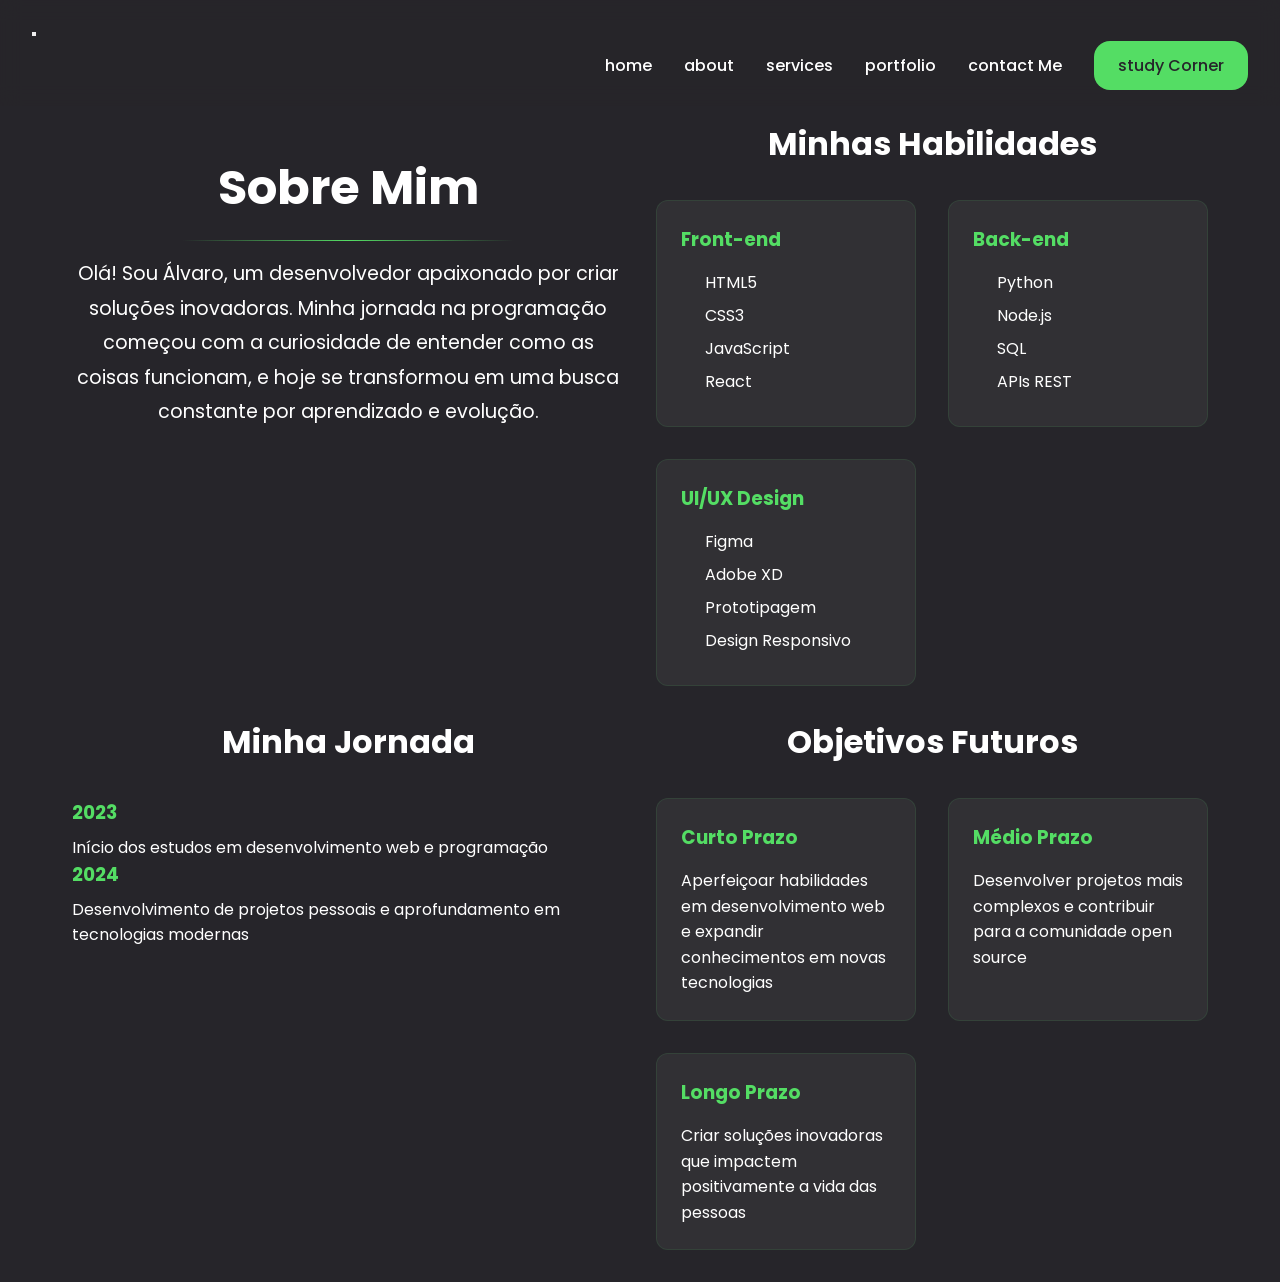
==== about.html @ 22dda3e7 "new atualization kkkkk v3.0 novas paginas como, Sobre mim" ====
<!DOCTYPE html>
<html lang="pt-br">
<head>
    <meta charset="UTF-8">
    <meta name="viewport" content="width=device-width, initial-scale=1.0">
    <title>Sobre Mim - Álvaro</title>
    
    <link rel="preconnect" href="https://fonts.googleapis.com">
    <link rel="preconnect" href="https://fonts.gstatic.com" crossorigin>
    <link href="https://fonts.googleapis.com/css2?family=Poppins:wght@400;500;600;700&display=swap" rel="stylesheet">
    
    <link rel="stylesheet" href="./src/styles/colors.css">
    <link rel="stylesheet" href="./src/styles/style.css">
    <link rel="stylesheet" href="./src/styles/about.css">
</head>
<body>
    <header>
        <nav class="navbar">
            <button class="menu-toggle">
                <span class="hamburger"></span>
            </button>
            <ul>
                <li><a href="index.html">home</a></li>
                <li><a href="about.html">about</a></li>
                <li><a href="construction.html">services</a></li>
                <li><a href="construction.html">portfolio</a></li>
                <li><a href="contact.html">contact Me</a></li>
                <li class="nav-button"><a href="construction.html">study Corner</a></li>
            </ul>
        </nav>
    </header>

    <main class="about-main">
        <!-- Seção Introdução -->
        <section class="about-section intro">
            <h1>Sobre Mim</h1>
            <div class="content-divider"></div>
            <p class="intro-text">
                Olá! Sou Álvaro, um desenvolvedor apaixonado por criar soluções inovadoras.
                Minha jornada na programação começou com a curiosidade de entender como as coisas funcionam,
                e hoje se transformou em uma busca constante por aprendizado e evolução.
            </p>
        </section>

        <!-- Seção Habilidades -->
        <section class="about-section skills">
            <h2>Minhas Habilidades</h2>
            <div class="skills-grid">
                <div class="skill-card">
                    <h3>Front-end</h3>
                    <ul>
                        <li>HTML5</li>
                        <li>CSS3</li>
                        <li>JavaScript</li>
                        <li>React</li>
                    </ul>
                </div>
                <div class="skill-card">
                    <h3>Back-end</h3>
                    <ul>
                        <li>Python</li>
                        <li>Node.js</li>
                        <li>SQL</li>
                        <li>APIs REST</li>
                    </ul>
                </div>
                <div class="skill-card">
                    <h3>UI/UX Design</h3>
                    <ul>
                        <li>Figma</li>
                        <li>Adobe XD</li>
                        <li>Prototipagem</li>
                        <li>Design Responsivo</li>
                    </ul>
                </div>
            </div>
        </section>

        <!-- Seção Jornada -->
        <section class="about-section journey">
            <h2>Minha Jornada</h2>
            <div class="timeline">
                <div class="timeline-item">
                    <div class="timeline-content">
                        <h3>2023</h3>
                        <p>Início dos estudos em desenvolvimento web e programação</p>
                    </div>
                </div>
                <div class="timeline-item">
                    <div class="timeline-content">
                        <h3>2024</h3>
                        <p>Desenvolvimento de projetos pessoais e aprofundamento em tecnologias modernas</p>
                    </div>
                </div>
            </div>
        </section>

        <!-- Seção Objetivos -->
        <section class="about-section goals">
            <h2>Objetivos Futuros</h2>
            <div class="goals-grid">
                <div class="goal-card">
                    <h3>Curto Prazo</h3>
                    <p>Aperfeiçoar habilidades em desenvolvimento web e expandir conhecimentos em novas tecnologias</p>
                </div>
                <div class="goal-card">
                    <h3>Médio Prazo</h3>
                    <p>Desenvolver projetos mais complexos e contribuir para a comunidade open source</p>
                </div>
                <div class="goal-card">
                    <h3>Longo Prazo</h3>
                    <p>Criar soluções inovadoras que impactem positivamente a vida das pessoas</p>
                </div>
            </div>
        </section>
    </main>

    <script src="./src/js/menu.js"></script>
</body>
</html>
---- src/styles/colors.css ----
:root {
    --background-color: #26252A;
    --primary-green: #54DD64;
    --white: #FFFFFF;
    --gray-light: #F5F5F5;
    --gray-dark: #333333;
    --gradient-green: rgba(84, 221, 100, 0.2);
}
---- src/styles/style.css ----
* {
    margin: 0;
    padding: 0;
    box-sizing: border-box;
    font-family: 'Poppins', sans-serif;
}

body {
    background-color: var(--background-color);
}

/* Navegação */
.navbar {
    padding: 1rem 2rem;
    position: fixed;
    width: 100%;
    z-index: 1000;
    background: rgba(38, 37, 42, 0.95);
    backdrop-filter: blur(10px);
}

.navbar ul {
    display: flex;
    align-items: center;
    justify-content: flex-end;
    list-style: none;
    gap: 2rem;
}

.navbar a {
    color: var(--white);
    text-decoration: none;
    font-weight: 500;
    transition: color 0.3s;
}

.navbar a:hover {
    color: var(--primary-green);
}

.nav-button {
    background-color: var(--primary-green);
    padding: 0.75rem 1.5rem;
    border-radius: 1rem;
}

.nav-button a {
    color: var(--background-color);
}

/* Hero Section */
.hero {
    padding: 0;
    min-height: unset;
}

.hero-content {
    padding: 1rem;
    max-width: 100%;
    height: 100%;
    display: flex;
    flex-direction: column;
    justify-content: center;
    gap: 1rem;
}

.hero h1 {
    font-size: 4rem;
    color: var(--white);
    border-bottom: 2px solid var(--primary-green);
    padding-bottom: 1rem;
    margin-bottom: 0;
}

.content-divider {
    width: 60%;
    height: 1px;
    background: linear-gradient(
        to right,
        transparent,
        var(--primary-green),
        transparent
    );
    margin: 1rem auto;
}

.role {
    color: var(--primary-green);
    font-weight: 600;
    font-size: 1.2rem;
    padding: 1rem;
    background: rgba(84, 221, 100, 0.1);
    border-radius: 8px;
    margin: 0;
}

.description {
    color: var(--gray-light);
    line-height: 1.8;
    font-size: 1.1rem;
    padding: 1.5rem;
    background: rgba(255, 255, 255, 0.05);
    border-radius: 8px;
    margin: 0;
}

.cta-button {
    display: inline-block;
    background-color: var(--gray-light);
    color: var(--background-color);
    padding: 1rem 2rem;
    border-radius: 0.5rem;
    text-decoration: none;
    font-weight: 500;
    transition: transform 0.3s;
}

.cta-button:hover {
    transform: translateY(-3px);
}

/* Animações */
.fade-in {
    animation: fadeIn 1s ease-in;
}

@keyframes fadeIn {
    from {
        opacity: 0;
        transform: translateY(20px);
    }
    to {
        opacity: 1;
        transform: translateY(0);
    }
}

/* Animação de digitação */
.typing-text::after {
    content: '|';
    animation: blink 1s infinite;
}

@keyframes blink {
    50% { opacity: 0; }
}

/* About Me Section */
.about-me {
    padding: 0;
    min-height: unset;
}

.about-content {
    padding: 1rem;
    max-width: 100%;
    height: 100%;
    display: flex;
    flex-direction: column;
    justify-content: center;
    gap: 1rem;
}

.about-content h2 {
    font-size: 3.5rem;
    color: var(--white);
    border-bottom: 2px solid var(--primary-green);
    padding-bottom: 1rem;
    margin-bottom: 0;
}

.text-container {
    display: flex;
    flex-direction: column;
    gap: 1rem;
    padding: 1.5rem;
    background: rgba(84, 221, 100, 0.05);
    border-radius: 12px;
    margin: 1rem 0;
}

.welcome-text,
.portfolio-text {
    color: var(--primary-green);
    font-size: 1.2rem;
    margin: 0;
    padding: 1rem;
    background: rgba(84, 221, 100, 0.1);
    border-radius: 8px;
    transition: transform 0.3s ease;
}

.quote {
    color: var(--gray-light);
    font-size: 1.5rem;
    line-height: 1.6;
    font-style: italic;
    padding: 2rem;
    background: rgba(255, 255, 255, 0.05);
    border-radius: 12px;
    position: relative;
    margin: 2rem 0;
}

.quote::before,
.quote::after {
    content: '';
    position: absolute;
    height: 2px;
    width: 30%;
    background: linear-gradient(
        to right,
        transparent,
        var(--primary-green),
        transparent
    );
}

.quote::before {
    top: 0;
    left: 35%;
}

.quote::after {
    bottom: 0;
    left: 35%;
}

.about-image {
    flex: 1;
    display: flex;
    justify-content: center;
    position: relative;
}

.image-background {
    position: relative;
}

.image-background::before {
    content: '';
    position: absolute;
    top: 50%;
    left: 50%;
    transform: translate(-50%, -50%);
    width: 120%;
    height: 120%;
    background: radial-gradient(circle at center, rgba(84, 221, 100, 0.1) 0%, transparent 70%);
    z-index: -1;
}

.about-image img {
    width: 70%; /* Reduzindo o tamanho da imagem */
    max-width: 350px; /* Limitando o tamanho máximo */
    height: auto;
}

/* Ajuste para o texto com quebra de linha */
.typing-text {
    white-space: pre-line;
}

/* Media Queries para Mobile */
@media (max-width: 768px) {
    main {
        display: flex;
        flex-direction: column;
        padding: 0 1rem;
        gap: 2rem;
        height: auto;
        margin-top: 60px;
    }

    .hero,
    .about-me {
        width: 100%;
        overflow: hidden;
        position: relative;
    }

    .hero-content,
    .about-content {
        padding: 1rem;
        text-align: center;
        width: 100%;
        max-width: 100%;
    }

    .hero h1 {
        font-size: 2.5rem;
        text-align: center;
    }

    .about-content h2 {
        font-size: 2.2rem;
        text-align: center;
        margin-top: 2rem;
    }

    .hero::before,
    .hero::after,
    .about-me::before,
    .about-me::after {
        display: none;
    }

    .navbar {
        padding: 0.8rem 1rem;
        position: fixed;
        top: 0;
        left: 0;
        width: 100%;
        z-index: 1000;
    }

    section {
        margin: 0;
        padding: 0;
    }

    .role {
        font-size: 1rem;
        padding: 0.8rem;
        margin: 1rem 0;
    }

    .description {
        font-size: 1rem;
        padding: 1.2rem;
        line-height: 1.6;
        margin: 1rem 0;
    }

    .text-container {
        padding: 1rem;
        margin: 1rem 0;
    }

    .welcome-text,
    .portfolio-text {
        font-size: 1rem;
        padding: 0.8rem;
        margin: 0.5rem 0;
    }

    .quote {
        font-size: 1.1rem;
        padding: 1.5rem;
        margin: 1.5rem 0;
    }

    .content-divider {
        width: 80%;
        margin: 0.8rem auto;
    }

    .cta-button {
        padding: 0.8rem 1.5rem;
        font-size: 1rem;
        margin: 1rem 0;
    }

    .hero-content,
    .about-content {
        opacity: 0;
        animation: fadeInUp 0.8s ease forwards;
    }

    .hero-content {
        animation-delay: 0.2s;
    }

    .about-content {
        animation-delay: 0.4s;
    }

    @keyframes fadeInUp {
        from {
            opacity: 0;
            transform: translateY(20px);
        }
        to {
            opacity: 1;
            transform: translateY(0);
        }
    }

    section {
        margin: 2rem 0;
    }

    .welcome-text:active,
    .portfolio-text:active,
    .cta-button:active {
        transform: scale(0.98);
    }

    .hero-image {
        width: 50%;
        position: absolute;
        right: 0;
        top: 50%;
        transform: translateY(-50%);
        z-index: 1;
        animation: float 6s ease-in-out infinite;
    }

    .hero-image img {
        width: 100%;
        height: auto;
        filter: drop-shadow(0 5px 15px rgba(0, 0, 0, 0.2));
    }

    .particle {
        position: absolute;
        background: linear-gradient(135deg, var(--primary-green), transparent);
        box-shadow: 0 0 15px rgba(84, 221, 100, 0.2);
        border-radius: 50%;
        opacity: 0.1;
        animation: float 15s infinite;
    }

    .particle:nth-child(1) {
        width: 50px;
        height: 50px;
        top: 15%;
        left: 10%;
        animation-delay: 0s;
    }

    .particle:nth-child(2) {
        width: 30px;
        height: 30px;
        top: 25%;
        right: 15%;
        animation-delay: -5s;
    }

    .particle:nth-child(3) {
        width: 40px;
        height: 40px;
        bottom: 20%;
        left: 20%;
        animation-delay: -10s;
    }

    .particle:nth-child(4) {
        width: 25px;
        height: 25px;
        bottom: 30%;
        right: 25%;
        animation-delay: -7s;
    }

    .hero::before {
        content: '';
        position: absolute;
        top: 0;
        left: 0;
        width: 100%;
        height: 100%;
        background: linear-gradient(
            90deg,
            var(--background-color) 0%,
            var(--background-color) 40%,
            transparent 100%
        );
        z-index: 1;
    }

    .quote {
        font-size: 1.2rem;
        line-height: 1.6;
        margin-top: 2rem;
        text-align: center;
        color: var(--gray-light);
        opacity: 0.8;
        font-style: italic;
    }

    .hero::before {
        content: '';
        position: absolute;
        top: 15%;
        right: 10%;
        width: 40px;
        height: 40px;
        border: 2px solid var(--primary-green);
        border-radius: 50%;
        opacity: 0.2;
    }

    .about-me::after {
        content: '';
        position: absolute;
        bottom: 15%;
        left: 10%;
        width: 30px;
        height: 30px;
        background: var(--primary-green);
        border-radius: 8px;
        transform: rotate(45deg);
        opacity: 0.1;
    }

    .cta-button {
        margin-top: 1.5rem;
        padding: 0.8rem 2rem;
        font-size: 1rem;
        background: var(--primary-green);
        color: var(--background-color);
        border-radius: 25px;
        box-shadow: 0 4px 15px rgba(84, 221, 100, 0.3);
        transition: all 0.3s ease;
    }

    .cta-button:hover {
        transform: translateY(-2px);
        box-shadow: 0 6px 20px rgba(84, 221, 100, 0.4);
    }

    .menu-toggle {
        display: none;
    }

    .hamburger,
    .hamburger::before,
    .hamburger::after {
        display: block;
        width: 25px;
        height: 3px;
        background: var(--primary-green);
        position: relative;
        transition: all 0.3s;
    }

    .hamburger::before,
    .hamburger::after {
        content: '';
        position: absolute;
    }

    .hamburger::before {
        top: -8px;
    }

    .hamburger::after {
        bottom: -8px;
    }

    @media (max-width: 768px) {
        .menu-toggle {
            display: block;
            position: fixed;
            right: 1rem;
            top: 1rem;
            z-index: 1001;
            background: none;
            border: none;
            cursor: pointer;
            padding: 10px;
            width: 45px;
            height: 45px;
        }

        .menu-toggle.active .hamburger {
            background: transparent;
        }

        .menu-toggle.active .hamburger::before {
            top: 0;
            transform: rotate(45deg);
        }

        .menu-toggle.active .hamburger::after {
            bottom: 0;
            transform: rotate(-45deg);
        }

        .navbar ul {
            display: none;
            position: fixed;
            top: 0;
            left: 0;
            width: 100%;
            height: 100vh;
            background: transparent;
            flex-direction: column;
            justify-content: center;
            align-items: center;
            gap: 2rem;
            z-index: 999;
        }

        .navbar ul.active {
            display: flex;
        }

        .navbar ul li a {
            font-size: 1.5rem;
            color: var(--white);
            transition: color 0.3s ease;
        }

        .navbar ul li a:hover {
            color: var(--primary-green);
        }

        .nav-button {
            background-color: transparent;
            border: 2px solid var(--primary-green);
            padding: 0.5rem 1rem;
            border-radius: 8px;
        }

        .nav-button a {
            color: var(--primary-green) !important;
        }

        .nav-button:hover {
            background-color: var(--primary-green);
        }

        .nav-button:hover a {
            color: var(--background-color) !important;
        }
    }

    main {
        padding-top: 80px;
    }

    body.menu-open {
        overflow: hidden;
    }

    .blur-overlay {
        display: none;
        position: fixed;
        top: 0;
        left: 0;
        width: 100%;
        height: 100%;
        background: rgba(38, 37, 42, 0.8);
        backdrop-filter: blur(10px);
        -webkit-backdrop-filter: blur(10px);
        z-index: 998;
    }

    .blur-overlay.active {
        display: block;
    }

    @media (max-width: 768px) {
        .navbar ul {
            position: fixed;
            top: 0;
            left: 0;
            width: 100%;
            height: 100vh;
            display: none;
            flex-direction: column;
            justify-content: center;
            align-items: center;
            gap: 2rem;
            z-index: 999;
        }

        .navbar ul.active {
            display: flex;
        }

        .navbar ul li a {
            font-size: 1.5rem;
            color: var(--white);
            position: relative;
            z-index: 1000;
        }
    }

    .about-me {
        flex-direction: column;
        padding: 4rem 2rem;
        min-height: 100vh;
        position: relative;
        text-align: center;
        overflow: hidden;
    }

    .about-content {
        width: 100%;
        padding: 0;
        margin: 0;
        order: 1;
    }

    .about-content h2 {
        font-size: 3rem;
        margin-bottom: 1.5rem;
        animation: glow 3s infinite;
    }

    .welcome-text,
    .portfolio-text {
        font-size: 1.1rem;
        color: var(--primary-green);
        margin-bottom: 1rem;
        line-height: 1.5;
        position: relative;
        display: inline-block;
        padding: 0.5rem 1rem;
        background: rgba(84, 221, 100, 0.1);
        border-radius: 8px;
        transition: all 0.3s ease;
    }

    .welcome-text:hover,
    .portfolio-text:hover {
        background: rgba(84, 221, 100, 0.2);
        transform: translateY(-2px);
    }

    .about-image {
        width: 120px;
        margin: 2rem auto;
        position: relative;
        order: 2;
        left: -30%;
        animation: pulse 3s infinite;
    }

    .about-image img {
        width: 100%;
        height: auto;
        filter: drop-shadow(0 5px 15px rgba(0, 0, 0, 0.2));
    }

    .quote {
        font-size: 1.2rem;
        line-height: 1.6;
        margin-top: 2rem;
        text-align: center;
        color: var(--gray-light);
        opacity: 0.8;
        font-style: italic;
    }

    .image-background::before {
        width: 150%;
        height: 150%;
    }

    @keyframes pulse {
        0% { transform: scale(1); }
        50% { transform: scale(1.05); }
        100% { transform: scale(1); }
    }

    @keyframes float {
        0%, 100% { transform: translateY(0); }
        50% { transform: translateY(-10px); }
    }

    @keyframes glow {
        0%, 100% { filter: drop-shadow(0 0 5px rgba(84, 221, 100, 0)); }
        50% { filter: drop-shadow(0 0 15px rgba(84, 221, 100, 0.3)); }
    }

    @keyframes fadeInUp {
        from {
            opacity: 0;
            transform: translateY(20px);
        }
        to {
            opacity: 1;
            transform: translateY(0);
        }
    }

    .role,
    .description {
        text-shadow: 0 2px 4px rgba(0, 0, 0, 0.2);
    }

    .hero-image img,
    .about-image img {
        filter: drop-shadow(0 5px 15px rgba(0, 0, 0, 0.2));
    }

    a {
        transition: all 0.3s ease;
    }

    a:hover {
        color: var(--primary-green);
        transform: translateY(-2px);
    }
}

/* Estilos para Desktop */
@media (min-width: 769px) {
    main {
        min-height: 100vh;
        display: grid;
        grid-template-columns: 1fr 1fr;
        gap: 2rem;
        padding: 80px 4rem 2rem;
    }

    .hero {
        padding-top: 120px;
        min-height: 100vh;
        position: relative;
        overflow: hidden;
    }

    .hero-content {
        flex: 1;
        padding-left: 4rem;
        animation: fadeInUp 0.8s ease-out;
    }

    .hero h1 {
        font-size: 4rem;
        margin-top: 2rem;
        animation: glow 3s infinite;
    }

    .role {
        animation: pulse 2s infinite;
    }

    .hero-image {
        flex: 1;
        display: flex;
        justify-content: center;
        align-items: center;
        animation: float 6s ease-in-out infinite;
    }

    .hero-image img {
        width: 80%;
        max-width: 500px;
        height: auto;
    }

    /* About Section */
    .about-me {
        padding-top: 100px;
        position: relative;
        overflow: hidden;
    }

    .about-image {
        width: 200px;
        animation: pulse 3s infinite;
    }

    .about-image img {
        width: 100%;
        height: auto;
    }

    /* Partículas para Desktop */
    .particle {
        position: absolute;
        background: linear-gradient(135deg, var(--primary-green), transparent);
        border-radius: 50%;
        opacity: 0.1;
        animation: float 15s infinite;
    }

    .particle:nth-child(1) {
        width: 80px;
        height: 80px;
        top: 20%;
        left: 15%;
        animation-delay: 0s;
    }

    .particle:nth-child(2) {
        width: 60px;
        height: 60px;
        top: 30%;
        right: 20%;
        animation-delay: -5s;
    }

    .particle:nth-child(3) {
        width: 70px;
        height: 70px;
        bottom: 25%;
        left: 25%;
        animation-delay: -10s;
    }

    .particle:nth-child(4) {
        width: 50px;
        height: 50px;
        bottom: 35%;
        right: 30%;
        animation-delay: -7s;
    }

    /* Quadrados decorativos */
    .square {
        position: absolute;
        border: 2px solid var(--primary-green);
        opacity: 0.1;
        transform: rotate(45deg);
        animation: glow 4s infinite;
    }

    .square:nth-child(1) {
        width: 60px;
        height: 60px;
        top: 40%;
        right: 15%;
    }

    .square:nth-child(2) {
        width: 40px;
        height: 40px;
        bottom: 30%;
        left: 20%;
    }

    /* Gradiente de fundo dinâmico */
    .hero::after {
        content: '';
        position: absolute;
        top: 0;
        left: 0;
        width: 200%;
        height: 200%;
        background: radial-gradient(
            circle at center,
            rgba(84, 221, 100, 0.05) 0%,
            transparent 50%
        );
        animation: pulse 8s infinite;
        pointer-events: none;
    }

    /* Efeitos hover */
    .welcome-text,
    .portfolio-text {
        transition: all 0.3s ease;
    }

    .welcome-text:hover,
    .portfolio-text:hover {
        transform: translateY(-2px);
        color: var(--primary-green);
    }

    /* Melhorias visuais */
    .hero-content,
    .about-content {
        position: relative;
        z-index: 2;
    }

    .description {
        font-size: 1.1rem;
        max-width: 80%;
        line-height: 1.6;
    }
}
---- src/styles/about.css ----
.about-main {
    padding: 120px 2rem 2rem; /* Aumentado o padding-top para evitar sobreposição com o menu */
    max-width: 1200px;
    margin: 0 auto;
}

/* Seção Introdução */
.intro {
    text-align: center;
    padding: 2rem 0;
}

.intro h1 {
    font-size: 3rem;
    color: var(--white);
    margin-bottom: 1rem;
}

.intro-text {
    color: var(--white); /* Alterado para branco */
    font-size: 1.2rem;
    line-height: 1.8;
    max-width: 800px;
    margin: 0 auto;
}

/* Seção Habilidades */
.skills-grid {
    display: grid;
    grid-template-columns: repeat(auto-fit, minmax(250px, 1fr));
    gap: 2rem;
    margin-top: 2rem;
}

.skill-card {
    background: rgba(255, 255, 255, 0.05);
    border-radius: 12px;
    padding: 1.5rem;
    border: 1px solid rgba(84, 221, 100, 0.1);
    transition: transform 0.3s ease;
}

.skill-card:hover {
    transform: translateY(-5px);
    border-color: var(--primary-green);
}

.skill-card h3 {
    color: var(--primary-green);
    margin-bottom: 1rem;
}

.skill-card ul {
    list-style: none;
    padding: 0;
}

.skill-card li {
    color: var(--white); /* Alterado para branco */
    margin: 0.5rem 0;
    padding-left: 1.5rem;
    position: relative;
}

/* Seção Jornada */
.timeline-content h3 {
    color: var(--primary-green);
    margin-bottom: 0.5rem;
}

.timeline-content p {
    color: var(--white); /* Alterado para branco */
}

/* Seção Objetivos */
.goals-grid {
    display: grid;
    grid-template-columns: repeat(auto-fit, minmax(250px, 1fr));
    gap: 2rem;
    margin-top: 2rem;
}

.goal-card {
    background: rgba(255, 255, 255, 0.05);
    border-radius: 12px;
    padding: 1.5rem;
    border: 1px solid rgba(84, 221, 100, 0.1);
    transition: transform 0.3s ease;
}

.goal-card h3 {
    color: var(--primary-green);
    margin-bottom: 1rem;
}

.goal-card p {
    color: var(--white); /* Alterado para branco */
    line-height: 1.6;
}

/* Títulos das seções */
.about-section h2 {
    color: var(--white);
    font-size: 2rem;
    margin-bottom: 2rem;
    text-align: center;
}

/* Media Queries */
@media (max-width: 768px) {
    .about-main {
        padding: 100px 1rem 1rem; /* Aumentado o padding-top no mobile */
    }

    .intro h1 {
        font-size: 2rem;
    }

    .intro-text {
        font-size: 1rem;
    }
}
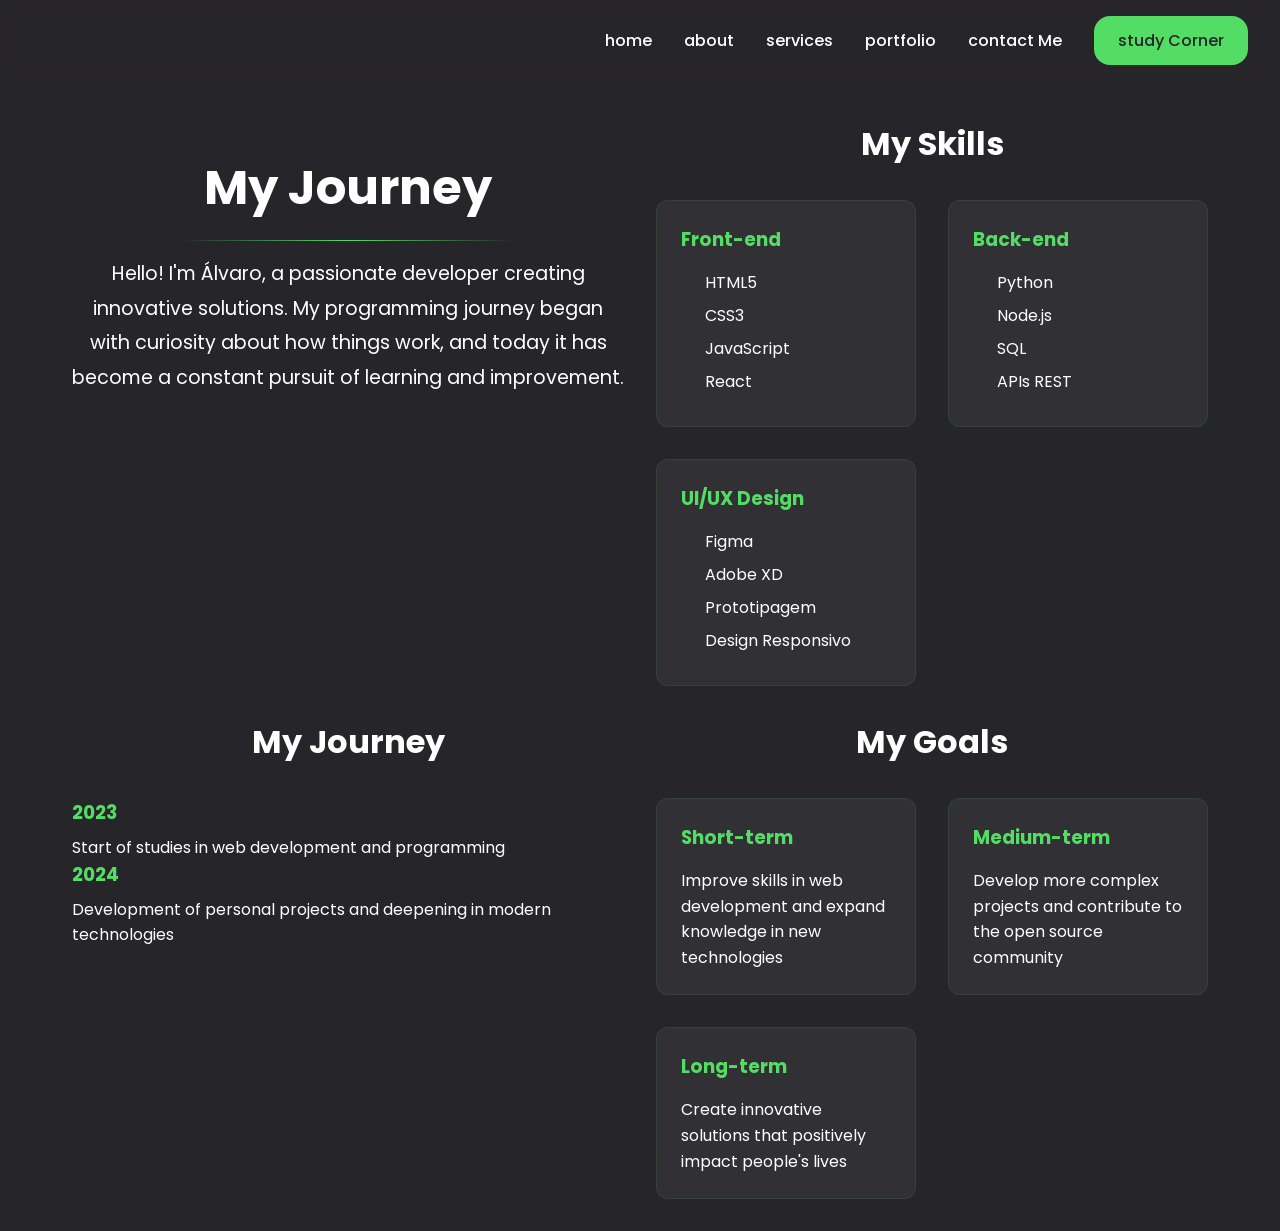
==== commit aec38a4e: "adicionei um sobre mim e deixei o site todo em inglês, tbm atualizei o modo em que o menu se comport" ====
--- a/about.html
+++ b/about.html
@@ -3,7 +3,7 @@
 <head>
     <meta charset="UTF-8">
     <meta name="viewport" content="width=device-width, initial-scale=1.0">
-    <title>Sobre Mim - Álvaro</title>
+    <title>My Journey - Álvaro</title>
     
     <link rel="preconnect" href="https://fonts.googleapis.com">
     <link rel="preconnect" href="https://fonts.gstatic.com" crossorigin>
@@ -12,41 +12,30 @@
     <link rel="stylesheet" href="./src/styles/colors.css">
     <link rel="stylesheet" href="./src/styles/style.css">
     <link rel="stylesheet" href="./src/styles/about.css">
+    <link rel="stylesheet" href="./src/styles/menu.css">
 </head>
 <body>
-    <header>
-        <nav class="navbar">
-            <button class="menu-toggle">
-                <span class="hamburger"></span>
-            </button>
-            <ul>
-                <li><a href="index.html">home</a></li>
-                <li><a href="about.html">about</a></li>
-                <li><a href="construction.html">services</a></li>
-                <li><a href="construction.html">portfolio</a></li>
-                <li><a href="contact.html">contact Me</a></li>
-                <li class="nav-button"><a href="construction.html">study Corner</a></li>
-            </ul>
-        </nav>
-    </header>
-
+    <!-- O menu será inserido aqui automaticamente -->
     <main class="about-main">
         <!-- Seção Introdução -->
         <section class="about-section intro">
-            <h1>Sobre Mim</h1>
+            <h1>My Journey</h1>
             <div class="content-divider"></div>
             <p class="intro-text">
-                Olá! Sou Álvaro, um desenvolvedor apaixonado por criar soluções inovadoras.
-                Minha jornada na programação começou com a curiosidade de entender como as coisas funcionam,
-                e hoje se transformou em uma busca constante por aprendizado e evolução.
+                Hello! I'm Álvaro, a passionate developer creating innovative solutions.
+
+                My programming journey began with curiosity about how things work,
+                and today it has become a constant pursuit of learning and improvement.
+
             </p>
         </section>
 
         <!-- Seção Habilidades -->
         <section class="about-section skills">
-            <h2>Minhas Habilidades</h2>
+            <h2>My Skills</h2>
             <div class="skills-grid">
                 <div class="skill-card">
+
                     <h3>Front-end</h3>
                     <ul>
                         <li>HTML5</li>
@@ -78,43 +67,51 @@
 
         <!-- Seção Jornada -->
         <section class="about-section journey">
-            <h2>Minha Jornada</h2>
+            <h2>My Journey</h2>
             <div class="timeline">
                 <div class="timeline-item">
                     <div class="timeline-content">
+
                         <h3>2023</h3>
-                        <p>Início dos estudos em desenvolvimento web e programação</p>
+                        <p>Start of studies in web development and programming</p>
                     </div>
                 </div>
+
                 <div class="timeline-item">
                     <div class="timeline-content">
                         <h3>2024</h3>
-                        <p>Desenvolvimento de projetos pessoais e aprofundamento em tecnologias modernas</p>
+                        <p>Development of personal projects and deepening in modern technologies</p>
                     </div>
                 </div>
+
             </div>
         </section>
 
         <!-- Seção Objetivos -->
         <section class="about-section goals">
-            <h2>Objetivos Futuros</h2>
+            <h2>My Goals</h2>
             <div class="goals-grid">
                 <div class="goal-card">
-                    <h3>Curto Prazo</h3>
-                    <p>Aperfeiçoar habilidades em desenvolvimento web e expandir conhecimentos em novas tecnologias</p>
+
+                    <h3>Short-term</h3>
+                    <p>Improve skills in web development and expand knowledge in new technologies</p>
+                </div>
+
+                <div class="goal-card">
+                    <h3>Medium-term</h3>
+                    <p>Develop more complex projects and contribute to the open source community</p>
                 </div>
                 <div class="goal-card">
-                    <h3>Médio Prazo</h3>
-                    <p>Desenvolver projetos mais complexos e contribuir para a comunidade open source</p>
-                </div>
-                <div class="goal-card">
-                    <h3>Longo Prazo</h3>
-                    <p>Criar soluções inovadoras que impactem positivamente a vida das pessoas</p>
+
+                    <h3>Long-term</h3>
+                    <p>Create innovative solutions that positively impact people's lives</p>
                 </div>
             </div>
+
         </section>
     </main>
 
     <script src="./src/js/menu.js"></script>
+    <script src="./src/js/includeMenu.js"></script>
 </body>
 </html> 
--- a/src/styles/menu.css
+++ b/src/styles/menu.css
@@ -0,0 +1,135 @@
+/* Estilos base do menu */
+.navbar {
+    padding: 1rem 2rem;
+    position: fixed;
+    width: 100%;
+    z-index: 1000;
+    background: rgba(38, 37, 42, 0.95);
+    backdrop-filter: blur(10px);
+}
+
+.navbar ul {
+    display: flex;
+    align-items: center;
+    justify-content: flex-end;
+    list-style: none;
+    gap: 2rem;
+}
+
+.navbar a {
+    color: var(--white);
+    text-decoration: none;
+    font-weight: 500;
+    transition: color 0.3s;
+}
+
+.navbar a:hover {
+    color: var(--primary-green);
+}
+
+.nav-button {
+    background-color: var(--primary-green);
+    padding: 0.75rem 1.5rem;
+    border-radius: 1rem;
+}
+
+.nav-button a {
+    color: var(--background-color);
+}
+
+/* Menu Hamburguer */
+.menu-toggle {
+    display: none;
+}
+
+/* Media Query para Mobile */
+@media (max-width: 768px) {
+    .menu-toggle {
+        display: block;
+        position: fixed;
+        top: 1rem;
+        right: 1rem;
+        z-index: 1001;
+        background: none;
+        border: none;
+        cursor: pointer;
+        padding: 0.5rem;
+    }
+
+    .hamburger {
+        display: block;
+        width: 24px;
+        height: 2px;
+        background: var(--primary-green);
+        position: relative;
+        transition: all 0.3s ease;
+    }
+
+    .hamburger::before,
+    .hamburger::after {
+        content: '';
+        position: absolute;
+        width: 24px;
+        height: 2px;
+        background: var(--primary-green);
+        transition: all 0.3s ease;
+    }
+
+    .hamburger::before {
+        top: -8px;
+    }
+
+    .hamburger::after {
+        bottom: -8px;
+    }
+
+    .menu-toggle.active .hamburger {
+        background: transparent;
+    }
+
+    .menu-toggle.active .hamburger::before {
+        transform: rotate(45deg);
+        top: 0;
+    }
+
+    .menu-toggle.active .hamburger::after {
+        transform: rotate(-45deg);
+        bottom: 0;
+    }
+
+    .navbar ul {
+        display: none;
+        position: fixed;
+        top: 0;
+        left: 0;
+        width: 100%;
+        height: 100vh;
+        background: var(--background-color);
+        flex-direction: column;
+        justify-content: center;
+        align-items: center;
+        gap: 2rem;
+        z-index: 1000;
+    }
+
+    .navbar ul.active {
+        display: flex;
+    }
+
+    .blur-overlay {
+        display: none;
+        position: fixed;
+        top: 0;
+        left: 0;
+        width: 100%;
+        height: 100%;
+        background: rgba(38, 37, 42, 0.8);
+        backdrop-filter: blur(10px);
+        -webkit-backdrop-filter: blur(10px);
+        z-index: 998;
+    }
+
+    .blur-overlay.active {
+        display: block;
+    }
+} 
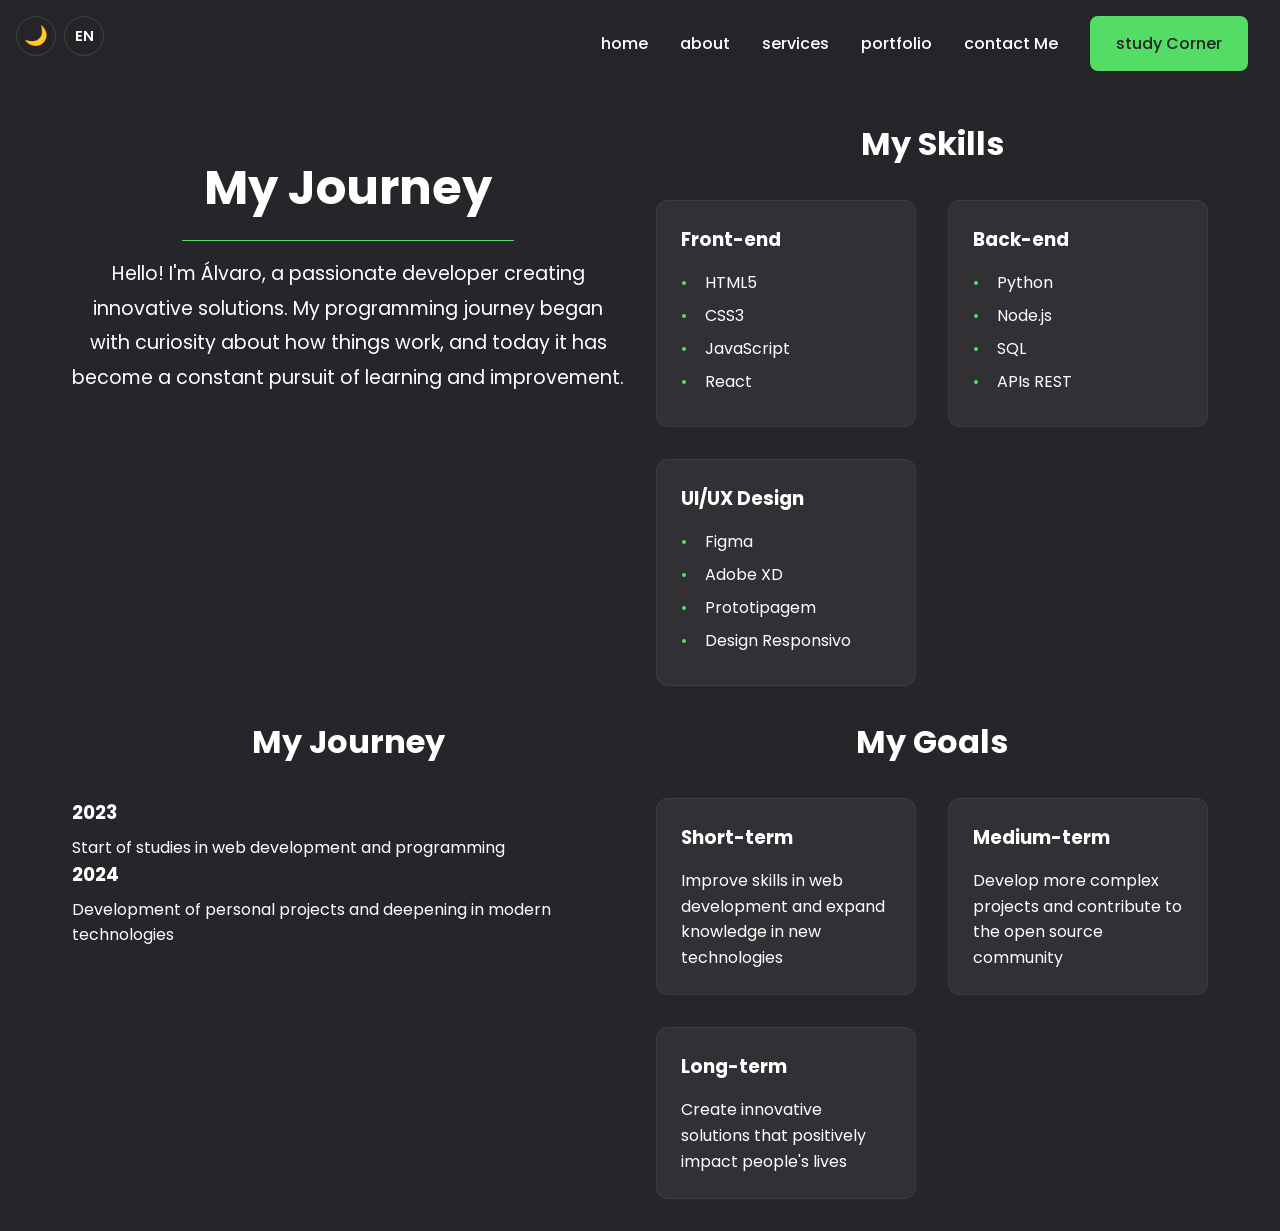
==== commit 4f5dfb0f: "modo claro, e tradução para português coloquei um botão para mudar o tema do perfil, e para traduzir" ====
--- a/about.html
+++ b/about.html
@@ -13,6 +13,7 @@
     <link rel="stylesheet" href="./src/styles/style.css">
     <link rel="stylesheet" href="./src/styles/about.css">
     <link rel="stylesheet" href="./src/styles/menu.css">
+    <link rel="stylesheet" href="src/styles/buttons.css">
 </head>
 <body>
     <!-- O menu será inserido aqui automaticamente -->
--- a/src/styles/colors.css
+++ b/src/styles/colors.css
@@ -1,8 +1,92 @@
 :root {
-    --background-color: #26252A;
-    --primary-green: #54DD64;
-    --white: #FFFFFF;
-    --gray-light: #F5F5F5;
-    --gray-dark: #333333;
-    --gradient-green: rgba(84, 221, 100, 0.2);
+    /* Cores base */
+    --white: #ffffff;
+    --dark-bg: #26252a;
+    --primary-green: #54dd64;
+    --gray-light: #4a4a4a;
+}
+
+/* Tema escuro (padrão) */
+[data-theme='dark'] {
+    --background: var(--dark-bg);
+    --text-color: var(--white);
+    --menu-bg: rgba(38, 37, 42, 0.9);
+    --menu-text: var(--white);
+    --menu-border: rgba(84, 221, 100, 0.2);
+    --card-bg: rgba(255, 255, 255, 0.05);
+    --card-border: rgba(84, 221, 100, 0.1);
+}
+
+/* Tema claro */
+[data-theme='light'] {
+    --background: var(--white);
+    --text-color: var(--dark-bg);
+    --menu-bg: rgba(255, 255, 255, 0.9);
+    --menu-text: var(--dark-bg);
+    --menu-border: rgba(84, 221, 100, 0.2);
+    --card-bg: rgba(38, 37, 42, 0.05);
+    --card-border: rgba(84, 221, 100, 0.3);
+}
+
+/* Aplicar cores base */
+body {
+    background-color: var(--background);
+    color: var(--text-color);
+}
+
+/* Garantir que textos específicos tenham a cor correta */
+.typing-text,
+.role,
+.description,
+.welcome-text,
+.portfolio-text,
+.quote,
+h1, h2, h3, p {
+    color: var(--text-color) !important;
+}
+
+/* Ajustes para cards de skills */
+.skills-card {
+    background-color: var(--card-bg) !important;
+    border: 1px solid var(--card-border) !important;
+}
+
+.skills-card h3 {
+    color: var(--primary-green) !important;
+}
+
+.skills-card p,
+.skills-card li {
+    color: var(--text-color) !important;
+}
+
+.skill-tag {
+    background-color: var(--primary-green) !important;
+    color: var(--dark-bg) !important;
+}
+
+/* Ajustes para elementos do menu */
+.navbar {
+    background-color: var(--menu-bg);
+}
+
+.navbar ul li a {
+    color: var(--menu-text);
+}
+
+/* Manter cores consistentes nos botões */
+.theme-toggle,
+.language-toggle {
+    background: var(--menu-bg);
+    border-color: var(--menu-border);
+}
+
+.theme-icon,
+.lang-icon {
+    color: var(--menu-text);
+}
+
+/* Garantir que os textos usem a cor correta */
+h1, h2, h3, p, span {
+    color: var(--text-color) !important;
 } 
--- a/src/styles/style.css
+++ b/src/styles/style.css
@@ -6,7 +6,7 @@
 }
 
 body {
-    background-color: var(--background-color);
+    background-color: var(--background);
 }
 
 /* Navegação */
@@ -15,7 +15,7 @@
     position: fixed;
     width: 100%;
     z-index: 1000;
-    background: rgba(38, 37, 42, 0.95);
+    background: var(--menu-bg);
     backdrop-filter: blur(10px);
 }
 
@@ -28,7 +28,7 @@
 }
 
 .navbar a {
-    color: var(--white);
+    color: var(--menu-text);
     text-decoration: none;
     font-weight: 500;
     transition: color 0.3s;
@@ -36,16 +36,6 @@
 
 .navbar a:hover {
     color: var(--primary-green);
-}
-
-.nav-button {
-    background-color: var(--primary-green);
-    padding: 0.75rem 1.5rem;
-    border-radius: 1rem;
-}
-
-.nav-button a {
-    color: var(--background-color);
 }
 
 /* Hero Section */
@@ -75,12 +65,7 @@
 .content-divider {
     width: 60%;
     height: 1px;
-    background: linear-gradient(
-        to right,
-        transparent,
-        var(--primary-green),
-        transparent
-    );
+    background-color: var(--primary-green);
     margin: 1rem auto;
 }
 
@@ -104,19 +89,37 @@
     margin: 0;
 }
 
-.cta-button {
-    display: inline-block;
-    background-color: var(--gray-light);
-    color: var(--background-color);
-    padding: 1rem 2rem;
-    border-radius: 0.5rem;
+/* Estilo base para botões verdes */
+.cta-button,
+.back-home {
+    background-color: var(--primary-green);
+    color: var(--dark-bg);
+    padding: 0.8rem 1.5rem;
+    border-radius: 8px;
     text-decoration: none;
+    transition: all 0.3s ease;
+    border: 2px solid var(--primary-green);
     font-weight: 500;
-    transition: transform 0.3s;
-}
-
-.cta-button:hover {
-    transform: translateY(-3px);
+}
+
+/* Efeito hover para botões verdes */
+.cta-button:hover,
+.back-home:hover {
+    background-color: transparent;
+    color: var(--primary-green);
+    border-color: var(--primary-green);
+    transform: translateY(-2px);
+}
+
+/* Garantir que o texto seja legível em ambos os temas */
+[data-theme='light'] .cta-button:hover,
+[data-theme='light'] .back-home:hover {
+    color: var(--primary-green);
+}
+
+[data-theme='dark'] .cta-button:hover,
+[data-theme='dark'] .back-home:hover {
+    color: var(--primary-green);
 }
 
 /* Animações */
@@ -461,8 +464,8 @@
         height: 100%;
         background: linear-gradient(
             90deg,
-            var(--background-color) 0%,
-            var(--background-color) 40%,
+            var(--background) 0%,
+            var(--background) 40%,
             transparent 100%
         );
         z-index: 1;
@@ -508,7 +511,7 @@
         padding: 0.8rem 2rem;
         font-size: 1rem;
         background: var(--primary-green);
-        color: var(--background-color);
+        color: var(--background);
         border-radius: 25px;
         box-shadow: 0 4px 15px rgba(84, 221, 100, 0.3);
         transition: all 0.3s ease;
@@ -622,7 +625,7 @@
         }
 
         .nav-button:hover a {
-            color: var(--background-color) !important;
+            color: var(--background) !important;
         }
     }
 
@@ -966,4 +969,70 @@
         max-width: 80%;
         line-height: 1.6;
     }
+}
+
+/* Variáveis de cores para os temas */
+[data-theme='light'] {
+    --text-color: var(--dark-bg);
+    --background: var(--white);
+    --menu-bg: rgba(255, 255, 255, 0.9);
+    --menu-text: var(--dark-bg);
+    --menu-border: rgba(84, 221, 100, 0.2);
+}
+
+[data-theme='dark'] {
+    --text-color: var(--white);
+    --background: var(--dark-bg);
+    --menu-bg: rgba(38, 37, 42, 0.9);
+    --menu-text: var(--white);
+    --menu-border: rgba(84, 221, 100, 0.2);
+}
+
+/* Aplicar cores aos elementos */
+body {
+    background-color: var(--background);
+}
+
+.typing-text,
+.role,
+.description,
+.welcome-text,
+.portfolio-text,
+.quote,
+h1, h2, p {
+    color: var(--text-color);
+}
+
+/* Ajustes específicos para o menu */
+.navbar {
+    background-color: var(--menu-bg);
+}
+
+.navbar ul li a {
+    color: var(--menu-text);
+}
+
+.theme-toggle,
+.language-toggle {
+    background: var(--menu-bg);
+    border-color: var(--menu-border);
+}
+
+.lang-icon {
+    color: var(--menu-text);
+}
+
+/* Ajustes para outros elementos */
+.content-divider {
+    background-color: var(--primary-green);
+}
+
+.cta-button {
+    color: var(--text-color);
+    border-color: var(--primary-green);
+}
+
+.cta-button:hover {
+    background-color: var(--primary-green);
+    color: var(--background);
 }
--- a/src/styles/about.css
+++ b/src/styles/about.css
@@ -17,7 +17,7 @@
 }
 
 .intro-text {
-    color: var(--white); /* Alterado para branco */
+    color: var(--text-color);
     font-size: 1.2rem;
     line-height: 1.8;
     max-width: 800px;
@@ -33,10 +33,10 @@
 }
 
 .skill-card {
-    background: rgba(255, 255, 255, 0.05);
+    background: var(--card-bg);
     border-radius: 12px;
     padding: 1.5rem;
-    border: 1px solid rgba(84, 221, 100, 0.1);
+    border: 1px solid var(--card-border);
     transition: transform 0.3s ease;
 }
 
@@ -56,10 +56,17 @@
 }
 
 .skill-card li {
-    color: var(--white); /* Alterado para branco */
+    color: var(--text-color);
     margin: 0.5rem 0;
     padding-left: 1.5rem;
     position: relative;
+}
+
+.skill-card li::before {
+    content: "•";
+    color: var(--primary-green);
+    position: absolute;
+    left: 0;
 }
 
 /* Seção Jornada */
@@ -69,7 +76,7 @@
 }
 
 .timeline-content p {
-    color: var(--white); /* Alterado para branco */
+    color: var(--text-color);
 }
 
 /* Seção Objetivos */
@@ -94,7 +101,7 @@
 }
 
 .goal-card p {
-    color: var(--white); /* Alterado para branco */
+    color: var(--text-color);
     line-height: 1.6;
 }
 
--- a/src/styles/menu.css
+++ b/src/styles/menu.css
@@ -4,8 +4,9 @@
     position: fixed;
     width: 100%;
     z-index: 1000;
-    background: rgba(38, 37, 42, 0.95);
+    background-color: var(--menu-bg);
     backdrop-filter: blur(10px);
+    -webkit-backdrop-filter: blur(10px);
 }
 
 .navbar ul {
@@ -17,7 +18,7 @@
 }
 
 .navbar a {
-    color: var(--white);
+    color: var(--menu-text);
     text-decoration: none;
     font-weight: 500;
     transition: color 0.3s;
@@ -27,16 +28,6 @@
     color: var(--primary-green);
 }
 
-.nav-button {
-    background-color: var(--primary-green);
-    padding: 0.75rem 1.5rem;
-    border-radius: 1rem;
-}
-
-.nav-button a {
-    color: var(--background-color);
-}
-
 /* Menu Hamburguer */
 .menu-toggle {
     display: none;
@@ -44,59 +35,7 @@
 
 /* Media Query para Mobile */
 @media (max-width: 768px) {
-    .menu-toggle {
-        display: block;
-        position: fixed;
-        top: 1rem;
-        right: 1rem;
-        z-index: 1001;
-        background: none;
-        border: none;
-        cursor: pointer;
-        padding: 0.5rem;
-    }
-
-    .hamburger {
-        display: block;
-        width: 24px;
-        height: 2px;
-        background: var(--primary-green);
-        position: relative;
-        transition: all 0.3s ease;
-    }
-
-    .hamburger::before,
-    .hamburger::after {
-        content: '';
-        position: absolute;
-        width: 24px;
-        height: 2px;
-        background: var(--primary-green);
-        transition: all 0.3s ease;
-    }
-
-    .hamburger::before {
-        top: -8px;
-    }
-
-    .hamburger::after {
-        bottom: -8px;
-    }
-
-    .menu-toggle.active .hamburger {
-        background: transparent;
-    }
-
-    .menu-toggle.active .hamburger::before {
-        transform: rotate(45deg);
-        top: 0;
-    }
-
-    .menu-toggle.active .hamburger::after {
-        transform: rotate(-45deg);
-        bottom: 0;
-    }
-
+    /* Menu em tela cheia */
     .navbar ul {
         display: none;
         position: fixed;
@@ -104,32 +43,144 @@
         left: 0;
         width: 100%;
         height: 100vh;
-        background: var(--background-color);
+        background: var(--background);
         flex-direction: column;
         justify-content: center;
         align-items: center;
-        gap: 2rem;
+        transition: 0.5s ease;
         z-index: 1000;
+        padding: 2rem 1rem;
+        gap: 0.5rem;
     }
 
+    /* Mostra o menu quando ativo */
     .navbar ul.active {
         display: flex;
     }
 
+    .navbar ul li {
+        margin: 0;
+        width: 100%;
+        text-align: center;
+    }
+
+    .navbar ul li a {
+        display: block;
+        font-size: 1.2rem;
+        padding: 0.5rem;
+    }
+
+    /* Botão study corner com margem inferior */
+    .navbar ul li:last-child {
+        margin-bottom: 0;
+    }
+
+    /* Botão de fechar no canto superior direito */
+    .close-menu {
+        position: fixed;
+        top: 1rem;
+        right: 1rem;
+        background: none;
+        border: none;
+        color: var(--text-color);
+        font-size: 2rem;
+        cursor: pointer;
+        z-index: 1001;
+    }
+
+    /* Removendo o overlay já que o menu é em tela cheia */
     .blur-overlay {
         display: none;
-        position: fixed;
-        top: 0;
-        left: 0;
-        width: 100%;
-        height: 100%;
-        background: rgba(38, 37, 42, 0.8);
-        backdrop-filter: blur(10px);
-        -webkit-backdrop-filter: blur(10px);
-        z-index: 998;
     }
 
-    .blur-overlay.active {
+    /* Mantém o botão de menu sempre visível */
+    .menu-toggle {
         display: block;
+        z-index: 1001;
     }
-} +}
+
+/* Botões de alternância */
+.toggle-buttons {
+    position: fixed;
+    left: 1rem;
+    top: 1rem;
+    display: flex;
+    gap: 0.5rem;
+    z-index: 1001;
+}
+
+.theme-toggle,
+.language-toggle {
+    background: var(--menu-bg);
+    border: 1px solid var(--menu-border);
+    border-radius: 50%;
+    width: 40px;
+    height: 40px;
+    display: flex;
+    align-items: center;
+    justify-content: center;
+    cursor: pointer;
+    transition: all 0.3s ease;
+    padding: 0;
+}
+
+.theme-toggle:hover,
+.language-toggle:hover {
+    background: var(--primary-green);
+    transform: translateY(-2px);
+}
+
+.theme-toggle:hover .theme-icon,
+.language-toggle:hover .lang-icon {
+    color: var(--background);
+}
+
+.theme-icon,
+.lang-icon {
+    font-size: 1.2rem;
+    line-height: 1;
+    color: var(--menu-text);
+}
+
+.lang-icon {
+    font-size: 0.9rem;
+    font-weight: 600;
+}
+
+.language-toggle:hover .lang-icon {
+    color: var(--primary-green);
+}
+
+/* Tema claro */
+[data-theme="light"] {
+    --background-color: #ffffff;
+    --text-color: #26252a;
+    --primary-green: #54dd64;
+    --gray-light: #4a4a4a;
+}
+
+/* Esconder elementos do Google Translate */
+.goog-te-banner-frame,
+.goog-te-gadget-icon,
+.goog-te-menu-value span,
+.skiptranslate {
+    display: none !important;
+}
+
+.goog-te-gadget-simple {
+    background-color: transparent !important;
+    border: none !important;
+}
+
+.VIpgJd-ZVi9od-l4eHX-hSRGPd,
+.VIpgJd-ZVi9od-l4eHX-hSRGPd:link,
+.VIpgJd-ZVi9od-l4eHX-hSRGPd:visited,
+.VIpgJd-ZVi9od-l4eHX-hSRGPd:hover,
+.VIpgJd-ZVi9od-l4eHX-hSRGPd:active {
+    display: none;
+}
+
+body {
+    top: 0 !important;
+}
--- a/src/styles/buttons.css
+++ b/src/styles/buttons.css
@@ -0,0 +1,91 @@
+/* Reset para remover estilos anteriores */
+.cta-button,
+.back-home,
+.study-corner,
+a[href="study.html"],
+.navbar ul li:last-child a,
+.submit-button,
+button[type="submit"],
+.contact-button {
+    all: unset; /* Remove todos os estilos anteriores */
+    cursor: pointer;
+}
+
+/* Estilo base para todos os botões verdes */
+.cta-button,
+.back-home,
+.navbar ul li a.study-corner,
+.submit-button,
+button[type="submit"],
+.contact-button {
+    background-color: var(--primary-green);
+    color: var(--dark-bg) !important;
+    padding: 0.8rem 1.5rem;
+    border-radius: 8px;
+    text-decoration: none;
+    transition: all 0.3s ease;
+    border: 2px solid var(--primary-green);
+    font-weight: 500;
+    display: inline-block;
+    box-sizing: border-box;
+}
+
+/* Estilo específico para o Study Corner no menu */
+.study-corner {
+    background-color: var(--primary-green);
+    color: var(--dark-bg) !important;
+    padding: 0.4rem 0.8rem;
+    border-radius: 6px;
+    text-decoration: none;
+    transition: all 0.3s ease;
+    border: 2px solid var(--primary-green);
+    font-weight: 500;
+    font-size: 0.9rem;
+    display: inline-block;
+}
+
+/* Efeito hover para botões verdes */
+.cta-button:hover,
+.back-home:hover,
+.navbar ul li a.study-corner:hover,
+.submit-button:hover,
+button[type="submit"]:hover,
+.contact-button:hover {
+    background-color: transparent;
+    color: var(--primary-green) !important;
+    border-color: var(--primary-green);
+    transform: translateY(-2px);
+    box-shadow: 0 4px 12px rgba(84, 221, 100, 0.2);
+}
+
+/* Efeito active unificado */
+.cta-button:active,
+.back-home:active,
+.study-corner:active,
+a[href="study.html"]:active,
+.navbar ul li:last-child a:active,
+.submit-button:active,
+button[type="submit"]:active,
+.contact-button:active {
+    transform: translateY(0);
+    box-shadow: none;
+}
+
+/* Garantir consistência em ambos os temas */
+[data-theme='light'] .cta-button,
+[data-theme='light'] .back-home,
+[data-theme='light'] .navbar ul li a.study-corner,
+[data-theme='light'] .submit-button,
+[data-theme='light'] button[type="submit"],
+[data-theme='light'] .contact-button {
+    color: var(--dark-bg) !important;
+}
+
+[data-theme='light'] .cta-button:hover,
+[data-theme='light'] .back-home:hover,
+[data-theme='light'] .navbar ul li a.study-corner:hover,
+[data-theme='light'] .submit-button:hover,
+[data-theme='light'] button[type="submit"]:hover,
+[data-theme='light'] .contact-button:hover {
+    color: var(--primary-green) !important;
+}
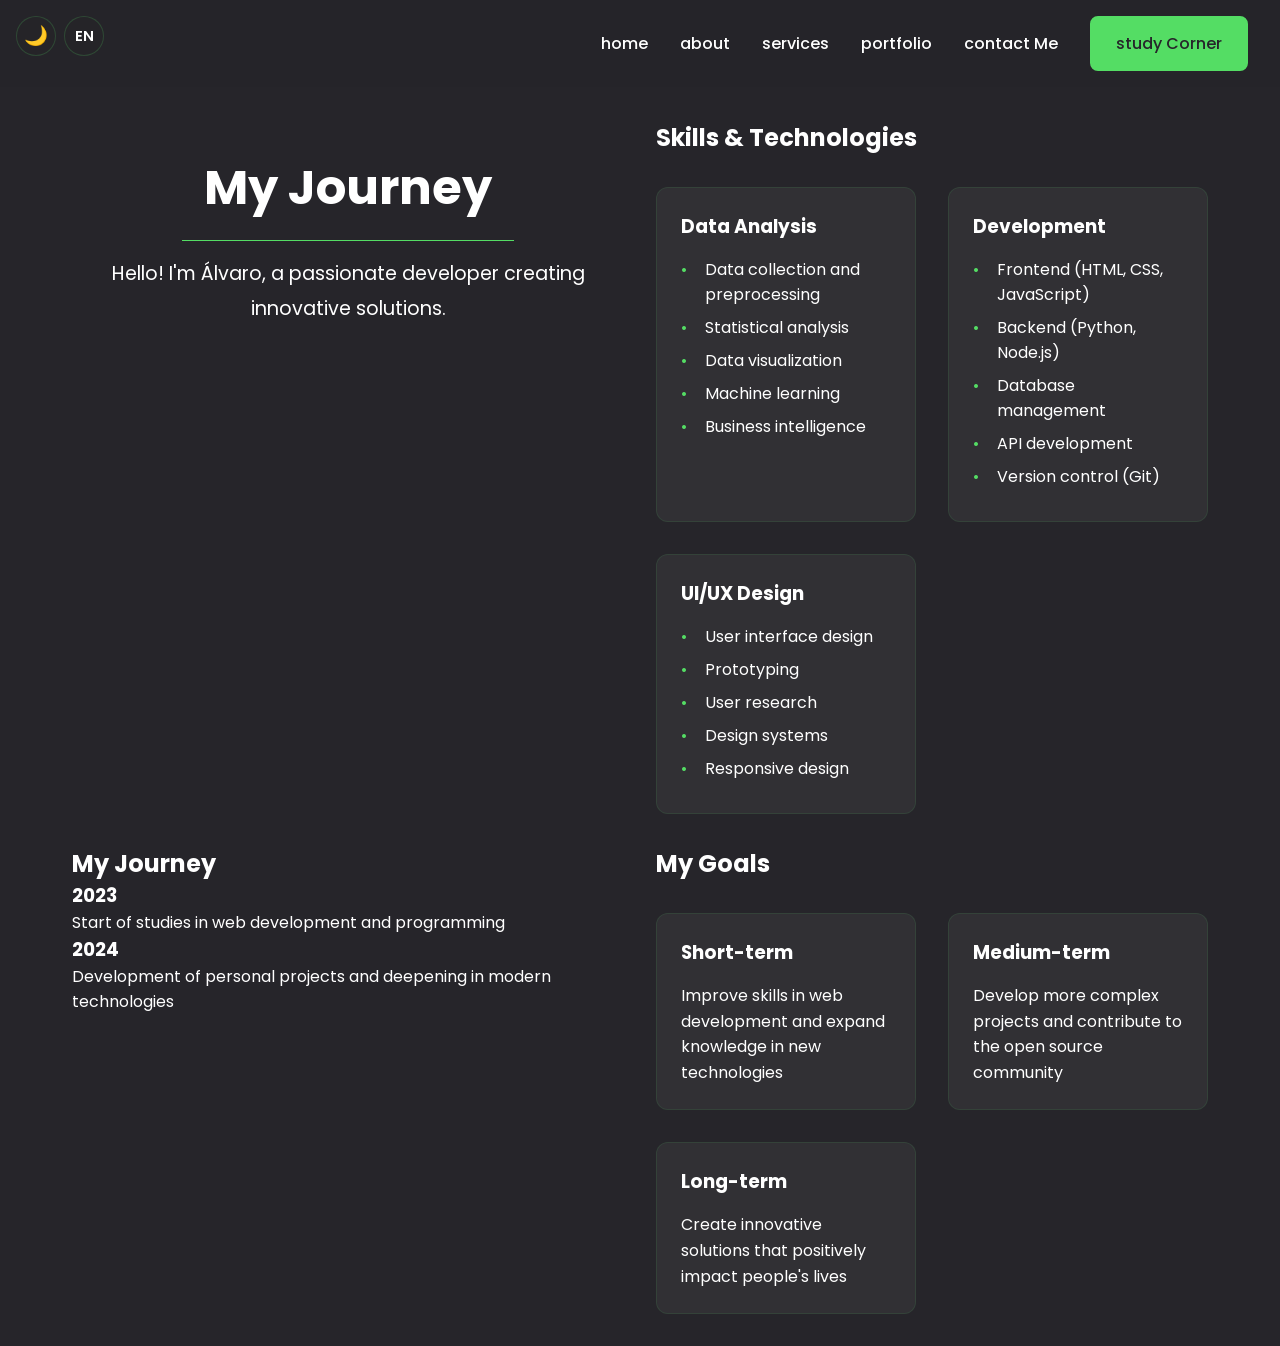
==== commit 37aa1d0c: "fiz a tradução manual não estava funcionando o meu código, daí eu traduzi tudo nessa porra!!!" ====
--- a/about.html
+++ b/about.html
@@ -20,9 +20,9 @@
     <main class="about-main">
         <!-- Seção Introdução -->
         <section class="about-section intro">
-            <h1>My Journey</h1>
+            <h1 data-translate="journey-title">My Journey</h1>
             <div class="content-divider"></div>
-            <p class="intro-text">
+            <p class="intro-text" data-translate="journey-intro">
                 Hello! I'm Álvaro, a passionate developer creating innovative solutions.
 
                 My programming journey began with curiosity about how things work,
@@ -32,87 +32,84 @@
         </section>
 
         <!-- Seção Habilidades -->
-        <section class="about-section skills">
-            <h2>My Skills</h2>
+        <section class="skills-section">
+            <h2 data-translate="skills-title">Skills & Technologies</h2>
             <div class="skills-grid">
+                <!-- Data Analysis Skills -->
                 <div class="skill-card">
-
-                    <h3>Front-end</h3>
+                    <h3 data-translate="data-skills-title">Data Analysis</h3>
                     <ul>
-                        <li>HTML5</li>
-                        <li>CSS3</li>
-                        <li>JavaScript</li>
-                        <li>React</li>
+                        <li data-translate="data-skill-1">Data collection and preprocessing</li>
+                        <li data-translate="data-skill-2">Statistical analysis</li>
+                        <li data-translate="data-skill-3">Data visualization</li>
+                        <li data-translate="data-skill-4">Machine learning</li>
+                        <li data-translate="data-skill-5">Business intelligence</li>
                     </ul>
                 </div>
+
+                <!-- Development Skills -->
                 <div class="skill-card">
-                    <h3>Back-end</h3>
+                    <h3 data-translate="dev-skills-title">Development</h3>
                     <ul>
-                        <li>Python</li>
-                        <li>Node.js</li>
-                        <li>SQL</li>
-                        <li>APIs REST</li>
+                        <li data-translate="dev-skill-1">Frontend (HTML, CSS, JavaScript)</li>
+                        <li data-translate="dev-skill-2">Backend (Python, Node.js)</li>
+                        <li data-translate="dev-skill-3">Database management</li>
+                        <li data-translate="dev-skill-4">API development</li>
+                        <li data-translate="dev-skill-5">Version control (Git)</li>
                     </ul>
                 </div>
+
+                <!-- Design Skills -->
                 <div class="skill-card">
-                    <h3>UI/UX Design</h3>
+                    <h3 data-translate="design-skills-title">UI/UX Design</h3>
                     <ul>
-                        <li>Figma</li>
-                        <li>Adobe XD</li>
-                        <li>Prototipagem</li>
-                        <li>Design Responsivo</li>
+                        <li data-translate="design-skill-1">User interface design</li>
+                        <li data-translate="design-skill-2">Prototyping</li>
+                        <li data-translate="design-skill-3">User research</li>
+                        <li data-translate="design-skill-4">Design systems</li>
+                        <li data-translate="design-skill-5">Responsive design</li>
                     </ul>
                 </div>
             </div>
         </section>
 
-        <!-- Seção Jornada -->
-        <section class="about-section journey">
-            <h2>My Journey</h2>
+        <!-- Seção Timeline -->
+        <section class="timeline-section">
+            <h2 data-translate="journey-title">My Journey</h2>
             <div class="timeline">
                 <div class="timeline-item">
-                    <div class="timeline-content">
-
-                        <h3>2023</h3>
-                        <p>Start of studies in web development and programming</p>
-                    </div>
+                    <h3 data-translate="timeline-2023">2023</h3>
+                    <p data-translate="timeline-2023-desc">Start of studies in web development and programming</p>
                 </div>
-
                 <div class="timeline-item">
-                    <div class="timeline-content">
-                        <h3>2024</h3>
-                        <p>Development of personal projects and deepening in modern technologies</p>
-                    </div>
+                    <h3 data-translate="timeline-2024">2024</h3>
+                    <p data-translate="timeline-2024-desc">Development of personal projects and deepening in modern technologies</p>
                 </div>
-
             </div>
         </section>
 
         <!-- Seção Objetivos -->
-        <section class="about-section goals">
-            <h2>My Goals</h2>
+        <section class="goals-section">
+            <h2 data-translate="goals-title">My Goals</h2>
             <div class="goals-grid">
                 <div class="goal-card">
-
-                    <h3>Short-term</h3>
-                    <p>Improve skills in web development and expand knowledge in new technologies</p>
-                </div>
-
-                <div class="goal-card">
-                    <h3>Medium-term</h3>
-                    <p>Develop more complex projects and contribute to the open source community</p>
+                    <h3 data-translate="short-term-title">Short-term</h3>
+                    <p data-translate="short-term-desc">Improve skills in web development and expand knowledge in new technologies</p>
                 </div>
                 <div class="goal-card">
-
-                    <h3>Long-term</h3>
-                    <p>Create innovative solutions that positively impact people's lives</p>
+                    <h3 data-translate="medium-term-title">Medium-term</h3>
+                    <p data-translate="medium-term-desc">Develop more complex projects and contribute to the open source community</p>
+                </div>
+                <div class="goal-card">
+                    <h3 data-translate="long-term-title">Long-term</h3>
+                    <p data-translate="long-term-desc">Create innovative solutions that positively impact people's lives</p>
                 </div>
             </div>
-
         </section>
     </main>
 
+    <script src="./src/js/includeMenu.js"></script>
     <script src="./src/js/menu.js"></script>
-    <script src="./src/js/includeMenu.js"></script>
+    <script src="./src/js/translations/aboutTranslations.js"></script>
 </body>
 </html> 
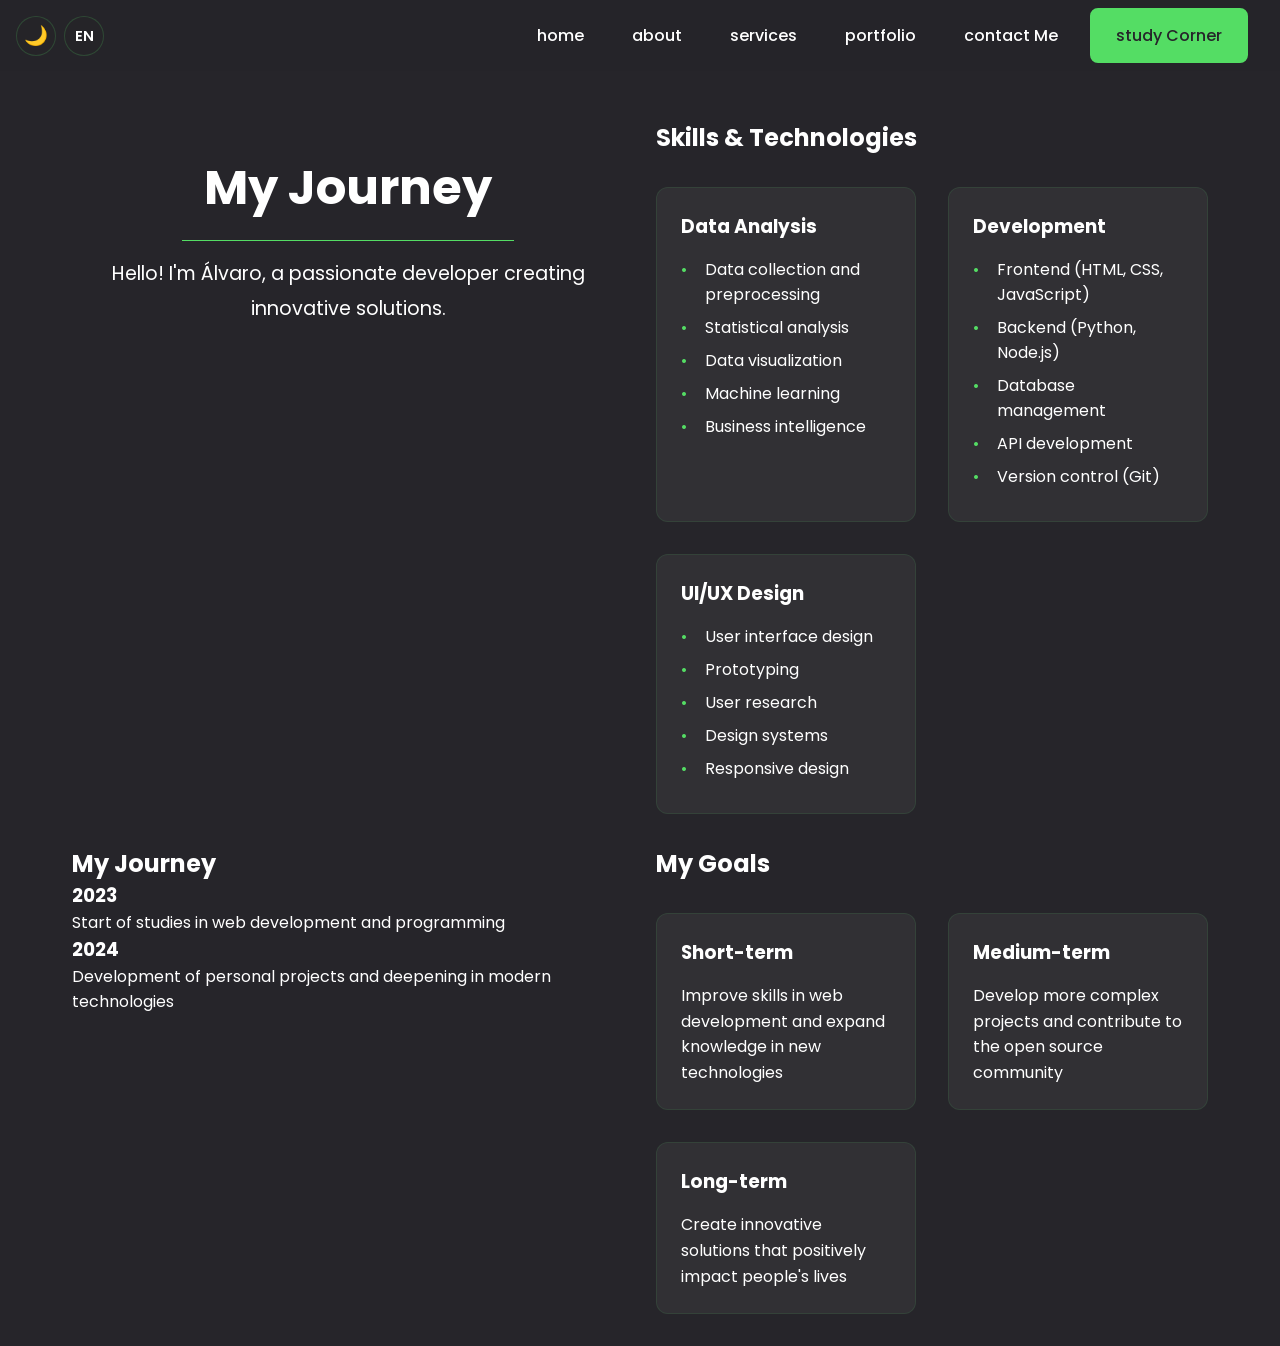
==== commit 84ff52e7: "logo do site" ====
--- a/about.html
+++ b/about.html
@@ -4,6 +4,8 @@
     <meta charset="UTF-8">
     <meta name="viewport" content="width=device-width, initial-scale=1.0">
     <title>My Journey - Álvaro</title>
+
+    <link rel="icon" type="icon" href="./src/img/logo.png">
     
     <link rel="preconnect" href="https://fonts.googleapis.com">
     <link rel="preconnect" href="https://fonts.gstatic.com" crossorigin>
--- a/src/styles/style.css
+++ b/src/styles/style.css
@@ -6,7 +6,23 @@
 }
 
 body {
-    background-color: var(--background);
+    margin: 0;
+    padding: 0;
+    font-family: 'Poppins', sans-serif;
+    background-color: var(--background-color);
+    color: var(--text-color);
+    overflow: auto; /* Permite scroll quando necessário */
+    min-height: 100vh;
+}
+
+main {
+    min-height: 100vh;
+    display: flex;
+    align-items: flex-start; /* Alinha ao topo em vez de center */
+    justify-content: space-between;
+    padding: 6rem 4rem 4rem; /* Aumenta padding-top para compensar o menu */
+    margin: 0;
+    position: relative;
 }
 
 /* Navegação */
@@ -40,26 +56,23 @@
 
 /* Hero Section */
 .hero {
-    padding: 0;
-    min-height: unset;
-}
-
-.hero-content {
+    width: 100%;
+    min-width: 300px;
     padding: 1rem;
-    max-width: 100%;
-    height: 100%;
     display: flex;
     flex-direction: column;
-    justify-content: center;
-    gap: 1rem;
+    gap: 1.5rem; /* Espaçamento consistente entre elementos */
+}
+
+.hero-content {
+    padding: 0;
+    margin: 0;
+    height: auto; /* Permite que o conteúdo cresça naturalmente */
 }
 
 .hero h1 {
-    font-size: 4rem;
-    color: var(--white);
-    border-bottom: 2px solid var(--primary-green);
-    padding-bottom: 1rem;
-    margin-bottom: 0;
+    margin-top: 0;
+    font-size: clamp(2rem, 5vw, 3.5rem);
 }
 
 .content-divider {
@@ -150,18 +163,18 @@
 
 /* About Me Section */
 .about-me {
-    padding: 0;
-    min-height: unset;
-}
-
-.about-content {
+    width: 100%;
+    min-width: 300px;
     padding: 1rem;
-    max-width: 100%;
-    height: 100%;
     display: flex;
     flex-direction: column;
-    justify-content: center;
-    gap: 1rem;
+    gap: 1.5rem; /* Espaçamento consistente entre elementos */
+}
+
+.about-content {
+    padding: 0;
+    margin: 0;
+    height: auto; /* Permite que o conteúdo cresça naturalmente */
 }
 
 .about-content h2 {
@@ -264,29 +277,39 @@
 }
 
 /* Media Queries para Mobile */
-@media (max-width: 768px) {
+@media (max-width: 1200px) {
     main {
-        display: flex;
+        padding: 5rem 2rem 3rem;
+    }
+}
+
+@media (max-width: 1024px) {
+    main {
         flex-direction: column;
-        padding: 0 1rem;
+        padding: 4rem 2rem 2rem;
         gap: 2rem;
-        height: auto;
-        margin-top: 60px;
     }
 
     .hero,
     .about-me {
         width: 100%;
-        overflow: hidden;
-        position: relative;
-    }
-
-    .hero-content,
+        align-items: center;
+        text-align: center;
+    }
+}
+
+@media (max-width: 768px) {
+    main {
+        padding: 4rem 1rem 2rem;
+    }
+
+    .hero-content, 
     .about-content {
-        padding: 1rem;
-        text-align: center;
-        width: 100%;
-        max-width: 100%;
+        padding: 0;
+    }
+
+    body {
+        overflow-y: auto;
     }
 
     .hero h1 {
@@ -1035,4 +1058,13 @@
 .cta-button:hover {
     background-color: var(--primary-green);
     color: var(--background);
+}
+
+/* Novo estilo para o container do botão */
+.hero-content p {
+    margin-bottom: 2rem; /* Espaço entre o texto e o botão */
+}
+
+.here-me-button {
+    margin-top: 1rem; /* Espaço adicional acima do botão */
 }
--- a/src/styles/about.css
+++ b/src/styles/about.css
@@ -92,7 +92,14 @@
     border-radius: 12px;
     padding: 1.5rem;
     border: 1px solid rgba(84, 221, 100, 0.1);
-    transition: transform 0.3s ease;
+    transition: all 0.3s ease;
+}
+
+.goal-card:hover {
+    transform: translateY(-5px);
+    background: rgba(84, 221, 100, 0.1);
+    border-color: var(--primary-green);
+    box-shadow: 0 4px 20px rgba(84, 221, 100, 0.1);
 }
 
 .goal-card h3 {
--- a/src/styles/menu.css
+++ b/src/styles/menu.css
@@ -1,6 +1,6 @@
 /* Estilos base do menu */
 .navbar {
-    padding: 1rem 2rem;
+    padding: 0.5rem 2rem;
     position: fixed;
     width: 100%;
     z-index: 1000;
@@ -14,7 +14,9 @@
     align-items: center;
     justify-content: flex-end;
     list-style: none;
-    gap: 2rem;
+    gap: 1rem;
+    margin: 0;
+    padding: 0;
 }
 
 .navbar a {
@@ -22,6 +24,7 @@
     text-decoration: none;
     font-weight: 500;
     transition: color 0.3s;
+    padding: 0.5rem 1rem;
 }
 
 .navbar a:hover {
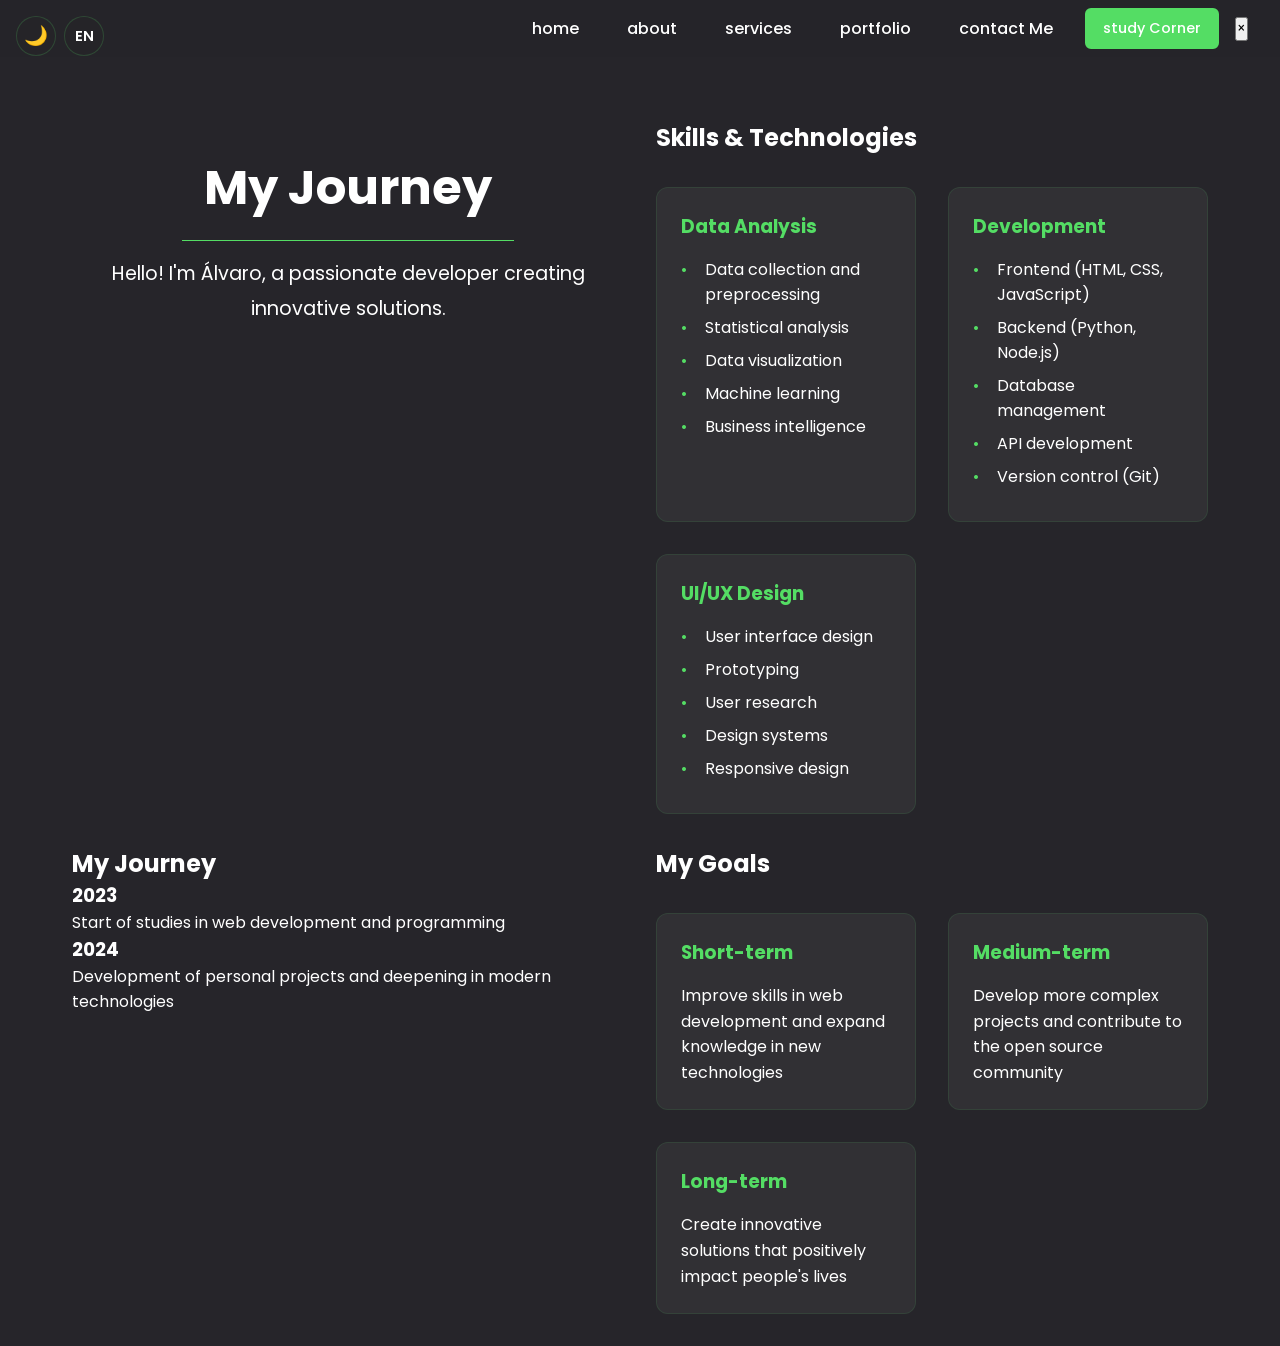
==== commit e5eb284f: "Otimizar código, remover arquivos mortos e atualizar página de estudos Co-authored-by: proAlvaroSam " ====
--- a/about.html
+++ b/about.html
@@ -111,7 +111,6 @@
     </main>
 
     <script src="./src/js/includeMenu.js"></script>
-    <script src="./src/js/menu.js"></script>
     <script src="./src/js/translations/aboutTranslations.js"></script>
 </body>
 </html> 
--- a/src/styles/colors.css
+++ b/src/styles/colors.css
@@ -1,92 +1,89 @@
-:root {
-    /* Cores base */
-    --white: #ffffff;
-    --dark-bg: #26252a;
-    --primary-green: #54dd64;
-    --gray-light: #4a4a4a;
-}
-
-/* Tema escuro (padrão) */
-[data-theme='dark'] {
-    --background: var(--dark-bg);
-    --text-color: var(--white);
-    --menu-bg: rgba(38, 37, 42, 0.9);
-    --menu-text: var(--white);
-    --menu-border: rgba(84, 221, 100, 0.2);
-    --card-bg: rgba(255, 255, 255, 0.05);
-    --card-border: rgba(84, 221, 100, 0.1);
-}
-
-/* Tema claro */
-[data-theme='light'] {
-    --background: var(--white);
-    --text-color: var(--dark-bg);
-    --menu-bg: rgba(255, 255, 255, 0.9);
-    --menu-text: var(--dark-bg);
-    --menu-border: rgba(84, 221, 100, 0.2);
-    --card-bg: rgba(38, 37, 42, 0.05);
-    --card-border: rgba(84, 221, 100, 0.3);
-}
-
-/* Aplicar cores base */
-body {
-    background-color: var(--background);
-    color: var(--text-color);
-}
-
-/* Garantir que textos específicos tenham a cor correta */
-.typing-text,
-.role,
-.description,
-.welcome-text,
-.portfolio-text,
-.quote,
-h1, h2, h3, p {
-    color: var(--text-color) !important;
-}
-
-/* Ajustes para cards de skills */
-.skills-card {
-    background-color: var(--card-bg) !important;
-    border: 1px solid var(--card-border) !important;
-}
-
-.skills-card h3 {
-    color: var(--primary-green) !important;
-}
-
-.skills-card p,
-.skills-card li {
-    color: var(--text-color) !important;
-}
-
-.skill-tag {
-    background-color: var(--primary-green) !important;
-    color: var(--dark-bg) !important;
-}
-
-/* Ajustes para elementos do menu */
-.navbar {
-    background-color: var(--menu-bg);
-}
-
-.navbar ul li a {
-    color: var(--menu-text);
-}
-
-/* Manter cores consistentes nos botões */
-.theme-toggle,
-.language-toggle {
-    background: var(--menu-bg);
-    border-color: var(--menu-border);
-}
-
-.theme-icon,
-.lang-icon {
-    color: var(--menu-text);
-}
-
-/* Garantir que os textos usem a cor correta */
-h1, h2, h3, p, span {
-    color: var(--text-color) !important;
-} +:root {
+    --white: #ffffff;
+    --dark-bg: #26252a;
+    --primary-green: #54dd64;
+    --gray-light: #4a4a4a;
+}
+
+/* Tema escuro (padrão) */
+[data-theme='dark'] {
+    --background: #26252a;
+    --text-color: #ffffff;
+    --menu-bg: rgba(38, 37, 42, 0.9);
+    --menu-text: #ffffff;
+    --menu-border: rgba(84, 221, 100, 0.2);
+    --card-bg: rgba(255, 255, 255, 0.05);
+    --card-border: rgba(84, 221, 100, 0.1);
+}
+
+/* Tema claro */
+[data-theme='light'] {
+    --background: #ffffff;
+    --text-color: #26252a;
+    --menu-bg: rgba(255, 255, 255, 0.9);
+    --menu-text: #26252a;
+    --menu-border: rgba(84, 221, 100, 0.2);
+    --card-bg: rgba(38, 37, 42, 0.05);
+    --card-border: rgba(84, 221, 100, 0.3);
+}
+
+body {
+    background-color: var(--background);
+    color: var(--text-color);
+}
+
+/* Textos e títulos */
+h1, h2, h3, p, span {
+    color: var(--text-color);
+}
+
+.typing-text,
+.role,
+.description,
+.welcome-text,
+.portfolio-text,
+.quote {
+    color: var(--text-color);
+}
+
+/* Cards */
+.skill-card,
+.skills-card {
+    background-color: var(--card-bg);
+    border: 1px solid var(--card-border);
+}
+
+.skills-card h3,
+.skill-card h3 {
+    color: var(--primary-green);
+}
+
+.skill-tag {
+    background-color: var(--primary-green);
+    color: var(--dark-bg);
+}
+
+/* Menu */
+.navbar {
+    background-color: var(--menu-bg);
+}
+
+.navbar ul li a {
+    color: var(--menu-text);
+}
+
+.theme-toggle,
+.language-toggle {
+    background: var(--menu-bg);
+    border-color: var(--menu-border);
+}
+
+.theme-icon,
+.lang-icon {
+    color: var(--menu-text);
+}
+
+/* Divider */
+.content-divider {
+    background-color: var(--primary-green);
+}
--- a/src/styles/style.css
+++ b/src/styles/style.css
@@ -1,1070 +1,324 @@
-* {
-    margin: 0;
-    padding: 0;
-    box-sizing: border-box;
-    font-family: 'Poppins', sans-serif;
-}
-
-body {
-    margin: 0;
-    padding: 0;
-    font-family: 'Poppins', sans-serif;
-    background-color: var(--background-color);
-    color: var(--text-color);
-    overflow: auto; /* Permite scroll quando necessário */
-    min-height: 100vh;
-}
-
-main {
-    min-height: 100vh;
-    display: flex;
-    align-items: flex-start; /* Alinha ao topo em vez de center */
-    justify-content: space-between;
-    padding: 6rem 4rem 4rem; /* Aumenta padding-top para compensar o menu */
-    margin: 0;
-    position: relative;
-}
-
-/* Navegação */
-.navbar {
-    padding: 1rem 2rem;
-    position: fixed;
-    width: 100%;
-    z-index: 1000;
-    background: var(--menu-bg);
-    backdrop-filter: blur(10px);
-}
-
-.navbar ul {
-    display: flex;
-    align-items: center;
-    justify-content: flex-end;
-    list-style: none;
-    gap: 2rem;
-}
-
-.navbar a {
-    color: var(--menu-text);
-    text-decoration: none;
-    font-weight: 500;
-    transition: color 0.3s;
-}
-
-.navbar a:hover {
-    color: var(--primary-green);
-}
-
-/* Hero Section */
-.hero {
-    width: 100%;
-    min-width: 300px;
-    padding: 1rem;
-    display: flex;
-    flex-direction: column;
-    gap: 1.5rem; /* Espaçamento consistente entre elementos */
-}
-
-.hero-content {
-    padding: 0;
-    margin: 0;
-    height: auto; /* Permite que o conteúdo cresça naturalmente */
-}
-
-.hero h1 {
-    margin-top: 0;
-    font-size: clamp(2rem, 5vw, 3.5rem);
-}
-
-.content-divider {
-    width: 60%;
-    height: 1px;
-    background-color: var(--primary-green);
-    margin: 1rem auto;
-}
-
-.role {
-    color: var(--primary-green);
-    font-weight: 600;
-    font-size: 1.2rem;
-    padding: 1rem;
-    background: rgba(84, 221, 100, 0.1);
-    border-radius: 8px;
-    margin: 0;
-}
-
-.description {
-    color: var(--gray-light);
-    line-height: 1.8;
-    font-size: 1.1rem;
-    padding: 1.5rem;
-    background: rgba(255, 255, 255, 0.05);
-    border-radius: 8px;
-    margin: 0;
-}
-
-/* Estilo base para botões verdes */
-.cta-button,
-.back-home {
-    background-color: var(--primary-green);
-    color: var(--dark-bg);
-    padding: 0.8rem 1.5rem;
-    border-radius: 8px;
-    text-decoration: none;
-    transition: all 0.3s ease;
-    border: 2px solid var(--primary-green);
-    font-weight: 500;
-}
-
-/* Efeito hover para botões verdes */
-.cta-button:hover,
-.back-home:hover {
-    background-color: transparent;
-    color: var(--primary-green);
-    border-color: var(--primary-green);
-    transform: translateY(-2px);
-}
-
-/* Garantir que o texto seja legível em ambos os temas */
-[data-theme='light'] .cta-button:hover,
-[data-theme='light'] .back-home:hover {
-    color: var(--primary-green);
-}
-
-[data-theme='dark'] .cta-button:hover,
-[data-theme='dark'] .back-home:hover {
-    color: var(--primary-green);
-}
-
-/* Animações */
-.fade-in {
-    animation: fadeIn 1s ease-in;
-}
-
-@keyframes fadeIn {
-    from {
-        opacity: 0;
-        transform: translateY(20px);
-    }
-    to {
-        opacity: 1;
-        transform: translateY(0);
-    }
-}
-
-/* Animação de digitação */
-.typing-text::after {
-    content: '|';
-    animation: blink 1s infinite;
-}
-
-@keyframes blink {
-    50% { opacity: 0; }
-}
-
-/* About Me Section */
-.about-me {
-    width: 100%;
-    min-width: 300px;
-    padding: 1rem;
-    display: flex;
-    flex-direction: column;
-    gap: 1.5rem; /* Espaçamento consistente entre elementos */
-}
-
-.about-content {
-    padding: 0;
-    margin: 0;
-    height: auto; /* Permite que o conteúdo cresça naturalmente */
-}
-
-.about-content h2 {
-    font-size: 3.5rem;
-    color: var(--white);
-    border-bottom: 2px solid var(--primary-green);
-    padding-bottom: 1rem;
-    margin-bottom: 0;
-}
-
-.text-container {
-    display: flex;
-    flex-direction: column;
-    gap: 1rem;
-    padding: 1.5rem;
-    background: rgba(84, 221, 100, 0.05);
-    border-radius: 12px;
-    margin: 1rem 0;
-}
-
-.welcome-text,
-.portfolio-text {
-    color: var(--primary-green);
-    font-size: 1.2rem;
-    margin: 0;
-    padding: 1rem;
-    background: rgba(84, 221, 100, 0.1);
-    border-radius: 8px;
-    transition: transform 0.3s ease;
-}
-
-.quote {
-    color: var(--gray-light);
-    font-size: 1.5rem;
-    line-height: 1.6;
-    font-style: italic;
-    padding: 2rem;
-    background: rgba(255, 255, 255, 0.05);
-    border-radius: 12px;
-    position: relative;
-    margin: 2rem 0;
-}
-
-.quote::before,
-.quote::after {
-    content: '';
-    position: absolute;
-    height: 2px;
-    width: 30%;
-    background: linear-gradient(
-        to right,
-        transparent,
-        var(--primary-green),
-        transparent
-    );
-}
-
-.quote::before {
-    top: 0;
-    left: 35%;
-}
-
-.quote::after {
-    bottom: 0;
-    left: 35%;
-}
-
-.about-image {
-    flex: 1;
-    display: flex;
-    justify-content: center;
-    position: relative;
-}
-
-.image-background {
-    position: relative;
-}
-
-.image-background::before {
-    content: '';
-    position: absolute;
-    top: 50%;
-    left: 50%;
-    transform: translate(-50%, -50%);
-    width: 120%;
-    height: 120%;
-    background: radial-gradient(circle at center, rgba(84, 221, 100, 0.1) 0%, transparent 70%);
-    z-index: -1;
-}
-
-.about-image img {
-    width: 70%; /* Reduzindo o tamanho da imagem */
-    max-width: 350px; /* Limitando o tamanho máximo */
-    height: auto;
-}
-
-/* Ajuste para o texto com quebra de linha */
-.typing-text {
-    white-space: pre-line;
-}
-
-/* Media Queries para Mobile */
-@media (max-width: 1200px) {
-    main {
-        padding: 5rem 2rem 3rem;
-    }
-}
-
-@media (max-width: 1024px) {
-    main {
-        flex-direction: column;
-        padding: 4rem 2rem 2rem;
-        gap: 2rem;
-    }
-
-    .hero,
-    .about-me {
-        width: 100%;
-        align-items: center;
-        text-align: center;
-    }
-}
-
-@media (max-width: 768px) {
-    main {
-        padding: 4rem 1rem 2rem;
-    }
-
-    .hero-content, 
-    .about-content {
-        padding: 0;
-    }
-
-    body {
-        overflow-y: auto;
-    }
-
-    .hero h1 {
-        font-size: 2.5rem;
-        text-align: center;
-    }
-
-    .about-content h2 {
-        font-size: 2.2rem;
-        text-align: center;
-        margin-top: 2rem;
-    }
-
-    .hero::before,
-    .hero::after,
-    .about-me::before,
-    .about-me::after {
-        display: none;
-    }
-
-    .navbar {
-        padding: 0.8rem 1rem;
-        position: fixed;
-        top: 0;
-        left: 0;
-        width: 100%;
-        z-index: 1000;
-    }
-
-    section {
-        margin: 0;
-        padding: 0;
-    }
-
-    .role {
-        font-size: 1rem;
-        padding: 0.8rem;
-        margin: 1rem 0;
-    }
-
-    .description {
-        font-size: 1rem;
-        padding: 1.2rem;
-        line-height: 1.6;
-        margin: 1rem 0;
-    }
-
-    .text-container {
-        padding: 1rem;
-        margin: 1rem 0;
-    }
-
-    .welcome-text,
-    .portfolio-text {
-        font-size: 1rem;
-        padding: 0.8rem;
-        margin: 0.5rem 0;
-    }
-
-    .quote {
-        font-size: 1.1rem;
-        padding: 1.5rem;
-        margin: 1.5rem 0;
-    }
-
-    .content-divider {
-        width: 80%;
-        margin: 0.8rem auto;
-    }
-
-    .cta-button {
-        padding: 0.8rem 1.5rem;
-        font-size: 1rem;
-        margin: 1rem 0;
-    }
-
-    .hero-content,
-    .about-content {
-        opacity: 0;
-        animation: fadeInUp 0.8s ease forwards;
-    }
-
-    .hero-content {
-        animation-delay: 0.2s;
-    }
-
-    .about-content {
-        animation-delay: 0.4s;
-    }
-
-    @keyframes fadeInUp {
-        from {
-            opacity: 0;
-            transform: translateY(20px);
-        }
-        to {
-            opacity: 1;
-            transform: translateY(0);
-        }
-    }
-
-    section {
-        margin: 2rem 0;
-    }
-
-    .welcome-text:active,
-    .portfolio-text:active,
-    .cta-button:active {
-        transform: scale(0.98);
-    }
-
-    .hero-image {
-        width: 50%;
-        position: absolute;
-        right: 0;
-        top: 50%;
-        transform: translateY(-50%);
-        z-index: 1;
-        animation: float 6s ease-in-out infinite;
-    }
-
-    .hero-image img {
-        width: 100%;
-        height: auto;
-        filter: drop-shadow(0 5px 15px rgba(0, 0, 0, 0.2));
-    }
-
-    .particle {
-        position: absolute;
-        background: linear-gradient(135deg, var(--primary-green), transparent);
-        box-shadow: 0 0 15px rgba(84, 221, 100, 0.2);
-        border-radius: 50%;
-        opacity: 0.1;
-        animation: float 15s infinite;
-    }
-
-    .particle:nth-child(1) {
-        width: 50px;
-        height: 50px;
-        top: 15%;
-        left: 10%;
-        animation-delay: 0s;
-    }
-
-    .particle:nth-child(2) {
-        width: 30px;
-        height: 30px;
-        top: 25%;
-        right: 15%;
-        animation-delay: -5s;
-    }
-
-    .particle:nth-child(3) {
-        width: 40px;
-        height: 40px;
-        bottom: 20%;
-        left: 20%;
-        animation-delay: -10s;
-    }
-
-    .particle:nth-child(4) {
-        width: 25px;
-        height: 25px;
-        bottom: 30%;
-        right: 25%;
-        animation-delay: -7s;
-    }
-
-    .hero::before {
-        content: '';
-        position: absolute;
-        top: 0;
-        left: 0;
-        width: 100%;
-        height: 100%;
-        background: linear-gradient(
-            90deg,
-            var(--background) 0%,
-            var(--background) 40%,
-            transparent 100%
-        );
-        z-index: 1;
-    }
-
-    .quote {
-        font-size: 1.2rem;
-        line-height: 1.6;
-        margin-top: 2rem;
-        text-align: center;
-        color: var(--gray-light);
-        opacity: 0.8;
-        font-style: italic;
-    }
-
-    .hero::before {
-        content: '';
-        position: absolute;
-        top: 15%;
-        right: 10%;
-        width: 40px;
-        height: 40px;
-        border: 2px solid var(--primary-green);
-        border-radius: 50%;
-        opacity: 0.2;
-    }
-
-    .about-me::after {
-        content: '';
-        position: absolute;
-        bottom: 15%;
-        left: 10%;
-        width: 30px;
-        height: 30px;
-        background: var(--primary-green);
-        border-radius: 8px;
-        transform: rotate(45deg);
-        opacity: 0.1;
-    }
-
-    .cta-button {
-        margin-top: 1.5rem;
-        padding: 0.8rem 2rem;
-        font-size: 1rem;
-        background: var(--primary-green);
-        color: var(--background);
-        border-radius: 25px;
-        box-shadow: 0 4px 15px rgba(84, 221, 100, 0.3);
-        transition: all 0.3s ease;
-    }
-
-    .cta-button:hover {
-        transform: translateY(-2px);
-        box-shadow: 0 6px 20px rgba(84, 221, 100, 0.4);
-    }
-
-    .menu-toggle {
-        display: none;
-    }
-
-    .hamburger,
-    .hamburger::before,
-    .hamburger::after {
-        display: block;
-        width: 25px;
-        height: 3px;
-        background: var(--primary-green);
-        position: relative;
-        transition: all 0.3s;
-    }
-
-    .hamburger::before,
-    .hamburger::after {
-        content: '';
-        position: absolute;
-    }
-
-    .hamburger::before {
-        top: -8px;
-    }
-
-    .hamburger::after {
-        bottom: -8px;
-    }
-
-    @media (max-width: 768px) {
-        .menu-toggle {
-            display: block;
-            position: fixed;
-            right: 1rem;
-            top: 1rem;
-            z-index: 1001;
-            background: none;
-            border: none;
-            cursor: pointer;
-            padding: 10px;
-            width: 45px;
-            height: 45px;
-        }
-
-        .menu-toggle.active .hamburger {
-            background: transparent;
-        }
-
-        .menu-toggle.active .hamburger::before {
-            top: 0;
-            transform: rotate(45deg);
-        }
-
-        .menu-toggle.active .hamburger::after {
-            bottom: 0;
-            transform: rotate(-45deg);
-        }
-
-        .navbar ul {
-            display: none;
-            position: fixed;
-            top: 0;
-            left: 0;
-            width: 100%;
-            height: 100vh;
-            background: transparent;
-            flex-direction: column;
-            justify-content: center;
-            align-items: center;
-            gap: 2rem;
-            z-index: 999;
-        }
-
-        .navbar ul.active {
-            display: flex;
-        }
-
-        .navbar ul li a {
-            font-size: 1.5rem;
-            color: var(--white);
-            transition: color 0.3s ease;
-        }
-
-        .navbar ul li a:hover {
-            color: var(--primary-green);
-        }
-
-        .nav-button {
-            background-color: transparent;
-            border: 2px solid var(--primary-green);
-            padding: 0.5rem 1rem;
-            border-radius: 8px;
-        }
-
-        .nav-button a {
-            color: var(--primary-green) !important;
-        }
-
-        .nav-button:hover {
-            background-color: var(--primary-green);
-        }
-
-        .nav-button:hover a {
-            color: var(--background) !important;
-        }
-    }
-
-    main {
-        padding-top: 80px;
-    }
-
-    body.menu-open {
-        overflow: hidden;
-    }
-
-    .blur-overlay {
-        display: none;
-        position: fixed;
-        top: 0;
-        left: 0;
-        width: 100%;
-        height: 100%;
-        background: rgba(38, 37, 42, 0.8);
-        backdrop-filter: blur(10px);
-        -webkit-backdrop-filter: blur(10px);
-        z-index: 998;
-    }
-
-    .blur-overlay.active {
-        display: block;
-    }
-
-    @media (max-width: 768px) {
-        .navbar ul {
-            position: fixed;
-            top: 0;
-            left: 0;
-            width: 100%;
-            height: 100vh;
-            display: none;
-            flex-direction: column;
-            justify-content: center;
-            align-items: center;
-            gap: 2rem;
-            z-index: 999;
-        }
-
-        .navbar ul.active {
-            display: flex;
-        }
-
-        .navbar ul li a {
-            font-size: 1.5rem;
-            color: var(--white);
-            position: relative;
-            z-index: 1000;
-        }
-    }
-
-    .about-me {
-        flex-direction: column;
-        padding: 4rem 2rem;
-        min-height: 100vh;
-        position: relative;
-        text-align: center;
-        overflow: hidden;
-    }
-
-    .about-content {
-        width: 100%;
-        padding: 0;
-        margin: 0;
-        order: 1;
-    }
-
-    .about-content h2 {
-        font-size: 3rem;
-        margin-bottom: 1.5rem;
-        animation: glow 3s infinite;
-    }
-
-    .welcome-text,
-    .portfolio-text {
-        font-size: 1.1rem;
-        color: var(--primary-green);
-        margin-bottom: 1rem;
-        line-height: 1.5;
-        position: relative;
-        display: inline-block;
-        padding: 0.5rem 1rem;
-        background: rgba(84, 221, 100, 0.1);
-        border-radius: 8px;
-        transition: all 0.3s ease;
-    }
-
-    .welcome-text:hover,
-    .portfolio-text:hover {
-        background: rgba(84, 221, 100, 0.2);
-        transform: translateY(-2px);
-    }
-
-    .about-image {
-        width: 120px;
-        margin: 2rem auto;
-        position: relative;
-        order: 2;
-        left: -30%;
-        animation: pulse 3s infinite;
-    }
-
-    .about-image img {
-        width: 100%;
-        height: auto;
-        filter: drop-shadow(0 5px 15px rgba(0, 0, 0, 0.2));
-    }
-
-    .quote {
-        font-size: 1.2rem;
-        line-height: 1.6;
-        margin-top: 2rem;
-        text-align: center;
-        color: var(--gray-light);
-        opacity: 0.8;
-        font-style: italic;
-    }
-
-    .image-background::before {
-        width: 150%;
-        height: 150%;
-    }
-
-    @keyframes pulse {
-        0% { transform: scale(1); }
-        50% { transform: scale(1.05); }
-        100% { transform: scale(1); }
-    }
-
-    @keyframes float {
-        0%, 100% { transform: translateY(0); }
-        50% { transform: translateY(-10px); }
-    }
-
-    @keyframes glow {
-        0%, 100% { filter: drop-shadow(0 0 5px rgba(84, 221, 100, 0)); }
-        50% { filter: drop-shadow(0 0 15px rgba(84, 221, 100, 0.3)); }
-    }
-
-    @keyframes fadeInUp {
-        from {
-            opacity: 0;
-            transform: translateY(20px);
-        }
-        to {
-            opacity: 1;
-            transform: translateY(0);
-        }
-    }
-
-    .role,
-    .description {
-        text-shadow: 0 2px 4px rgba(0, 0, 0, 0.2);
-    }
-
-    .hero-image img,
-    .about-image img {
-        filter: drop-shadow(0 5px 15px rgba(0, 0, 0, 0.2));
-    }
-
-    a {
-        transition: all 0.3s ease;
-    }
-
-    a:hover {
-        color: var(--primary-green);
-        transform: translateY(-2px);
-    }
-}
-
-/* Estilos para Desktop */
-@media (min-width: 769px) {
-    main {
-        min-height: 100vh;
-        display: grid;
-        grid-template-columns: 1fr 1fr;
-        gap: 2rem;
-        padding: 80px 4rem 2rem;
-    }
-
-    .hero {
-        padding-top: 120px;
-        min-height: 100vh;
-        position: relative;
-        overflow: hidden;
-    }
-
-    .hero-content {
-        flex: 1;
-        padding-left: 4rem;
-        animation: fadeInUp 0.8s ease-out;
-    }
-
-    .hero h1 {
-        font-size: 4rem;
-        margin-top: 2rem;
-        animation: glow 3s infinite;
-    }
-
-    .role {
-        animation: pulse 2s infinite;
-    }
-
-    .hero-image {
-        flex: 1;
-        display: flex;
-        justify-content: center;
-        align-items: center;
-        animation: float 6s ease-in-out infinite;
-    }
-
-    .hero-image img {
-        width: 80%;
-        max-width: 500px;
-        height: auto;
-    }
-
-    /* About Section */
-    .about-me {
-        padding-top: 100px;
-        position: relative;
-        overflow: hidden;
-    }
-
-    .about-image {
-        width: 200px;
-        animation: pulse 3s infinite;
-    }
-
-    .about-image img {
-        width: 100%;
-        height: auto;
-    }
-
-    /* Partículas para Desktop */
-    .particle {
-        position: absolute;
-        background: linear-gradient(135deg, var(--primary-green), transparent);
-        border-radius: 50%;
-        opacity: 0.1;
-        animation: float 15s infinite;
-    }
-
-    .particle:nth-child(1) {
-        width: 80px;
-        height: 80px;
-        top: 20%;
-        left: 15%;
-        animation-delay: 0s;
-    }
-
-    .particle:nth-child(2) {
-        width: 60px;
-        height: 60px;
-        top: 30%;
-        right: 20%;
-        animation-delay: -5s;
-    }
-
-    .particle:nth-child(3) {
-        width: 70px;
-        height: 70px;
-        bottom: 25%;
-        left: 25%;
-        animation-delay: -10s;
-    }
-
-    .particle:nth-child(4) {
-        width: 50px;
-        height: 50px;
-        bottom: 35%;
-        right: 30%;
-        animation-delay: -7s;
-    }
-
-    /* Quadrados decorativos */
-    .square {
-        position: absolute;
-        border: 2px solid var(--primary-green);
-        opacity: 0.1;
-        transform: rotate(45deg);
-        animation: glow 4s infinite;
-    }
-
-    .square:nth-child(1) {
-        width: 60px;
-        height: 60px;
-        top: 40%;
-        right: 15%;
-    }
-
-    .square:nth-child(2) {
-        width: 40px;
-        height: 40px;
-        bottom: 30%;
-        left: 20%;
-    }
-
-    /* Gradiente de fundo dinâmico */
-    .hero::after {
-        content: '';
-        position: absolute;
-        top: 0;
-        left: 0;
-        width: 200%;
-        height: 200%;
-        background: radial-gradient(
-            circle at center,
-            rgba(84, 221, 100, 0.05) 0%,
-            transparent 50%
-        );
-        animation: pulse 8s infinite;
-        pointer-events: none;
-    }
-
-    /* Efeitos hover */
-    .welcome-text,
-    .portfolio-text {
-        transition: all 0.3s ease;
-    }
-
-    .welcome-text:hover,
-    .portfolio-text:hover {
-        transform: translateY(-2px);
-        color: var(--primary-green);
-    }
-
-    /* Melhorias visuais */
-    .hero-content,
-    .about-content {
-        position: relative;
-        z-index: 2;
-    }
-
-    .description {
-        font-size: 1.1rem;
-        max-width: 80%;
-        line-height: 1.6;
-    }
-}
-
-/* Variáveis de cores para os temas */
-[data-theme='light'] {
-    --text-color: var(--dark-bg);
-    --background: var(--white);
-    --menu-bg: rgba(255, 255, 255, 0.9);
-    --menu-text: var(--dark-bg);
-    --menu-border: rgba(84, 221, 100, 0.2);
-}
-
-[data-theme='dark'] {
-    --text-color: var(--white);
-    --background: var(--dark-bg);
-    --menu-bg: rgba(38, 37, 42, 0.9);
-    --menu-text: var(--white);
-    --menu-border: rgba(84, 221, 100, 0.2);
-}
-
-/* Aplicar cores aos elementos */
-body {
-    background-color: var(--background);
-}
-
-.typing-text,
-.role,
-.description,
-.welcome-text,
-.portfolio-text,
-.quote,
-h1, h2, p {
-    color: var(--text-color);
-}
-
-/* Ajustes específicos para o menu */
-.navbar {
-    background-color: var(--menu-bg);
-}
-
-.navbar ul li a {
-    color: var(--menu-text);
-}
-
-.theme-toggle,
-.language-toggle {
-    background: var(--menu-bg);
-    border-color: var(--menu-border);
-}
-
-.lang-icon {
-    color: var(--menu-text);
-}
-
-/* Ajustes para outros elementos */
-.content-divider {
-    background-color: var(--primary-green);
-}
-
-.cta-button {
-    color: var(--text-color);
-    border-color: var(--primary-green);
-}
-
-.cta-button:hover {
-    background-color: var(--primary-green);
-    color: var(--background);
-}
-
-/* Novo estilo para o container do botão */
-.hero-content p {
-    margin-bottom: 2rem; /* Espaço entre o texto e o botão */
-}
-
-.here-me-button {
-    margin-top: 1rem; /* Espaço adicional acima do botão */
-}+* {
+    margin: 0;
+    padding: 0;
+    box-sizing: border-box;
+    font-family: 'Poppins', sans-serif;
+}
+
+body {
+    font-family: 'Poppins', sans-serif;
+    background-color: var(--background);
+    color: var(--text-color);
+    min-height: 100vh;
+    overflow-x: hidden;
+}
+
+/* Layout principal */
+main {
+    min-height: 100vh;
+    display: flex;
+    align-items: flex-start;
+    justify-content: space-between;
+    padding: 6rem 4rem 4rem;
+}
+
+/* Hero Section */
+.hero {
+    width: 100%;
+    min-width: 300px;
+    padding: 1rem;
+    display: flex;
+    flex-direction: column;
+    gap: 1.5rem;
+}
+
+.hero-content {
+    padding: 0;
+    margin: 0;
+}
+
+.hero h1 {
+    margin-top: 0;
+    font-size: clamp(2rem, 5vw, 3.5rem);
+}
+
+.content-divider {
+    width: 60%;
+    height: 1px;
+    background-color: var(--primary-green);
+    margin: 1rem auto;
+}
+
+.role {
+    color: var(--primary-green);
+    font-weight: 600;
+    font-size: 1.2rem;
+    padding: 1rem;
+    background: rgba(84, 221, 100, 0.1);
+    border-radius: 8px;
+}
+
+.description {
+    color: var(--gray-light);
+    line-height: 1.8;
+    font-size: 1.1rem;
+    padding: 1.5rem;
+    background: rgba(255, 255, 255, 0.05);
+    border-radius: 8px;
+}
+
+/* Botões */
+.cta-button,
+.back-home {
+    background-color: var(--primary-green);
+    color: var(--dark-bg);
+    padding: 0.8rem 1.5rem;
+    border-radius: 8px;
+    text-decoration: none;
+    transition: all 0.3s ease;
+    border: 2px solid var(--primary-green);
+    font-weight: 500;
+    display: inline-block;
+}
+
+.cta-button:hover,
+.back-home:hover {
+    background-color: transparent;
+    color: var(--primary-green);
+    border-color: var(--primary-green);
+    transform: translateY(-2px);
+}
+
+/* Animações */
+.fade-in {
+    animation: fadeIn 1s ease-in;
+}
+
+@keyframes fadeIn {
+    from { opacity: 0; transform: translateY(20px); }
+    to { opacity: 1; transform: translateY(0); }
+}
+
+@keyframes fadeInUp {
+    from { opacity: 0; transform: translateY(20px); }
+    to { opacity: 1; transform: translateY(0); }
+}
+
+/* Typing animation */
+.typing-text {
+    white-space: pre-line;
+}
+
+.typing-text::after {
+    content: '|';
+    animation: blink 1s infinite;
+}
+
+@keyframes blink {
+    50% { opacity: 0; }
+}
+
+/* About Me Section */
+.about-me {
+    width: 100%;
+    min-width: 300px;
+    padding: 1rem;
+    display: flex;
+    flex-direction: column;
+    gap: 1.5rem;
+}
+
+.about-content {
+    padding: 0;
+    margin: 0;
+}
+
+.about-content h2 {
+    font-size: 3.5rem;
+    color: var(--text-color);
+    border-bottom: 2px solid var(--primary-green);
+    padding-bottom: 1rem;
+}
+
+.text-container {
+    display: flex;
+    flex-direction: column;
+    gap: 1rem;
+    padding: 1.5rem;
+    background: rgba(84, 221, 100, 0.05);
+    border-radius: 12px;
+    margin: 1rem 0;
+}
+
+.welcome-text,
+.portfolio-text {
+    color: var(--primary-green);
+    font-size: 1.2rem;
+    padding: 1rem;
+    background: rgba(84, 221, 100, 0.1);
+    border-radius: 8px;
+    transition: transform 0.3s ease;
+}
+
+.welcome-text:hover,
+.portfolio-text:hover {
+    transform: translateY(-2px);
+    background: rgba(84, 221, 100, 0.2);
+}
+
+.quote {
+    color: var(--gray-light);
+    font-size: 1.5rem;
+    line-height: 1.6;
+    font-style: italic;
+    padding: 2rem;
+    background: rgba(255, 255, 255, 0.05);
+    border-radius: 12px;
+    position: relative;
+    margin: 2rem 0;
+}
+
+.quote::before,
+.quote::after {
+    content: '';
+    position: absolute;
+    height: 2px;
+    width: 30%;
+    background: linear-gradient(to right, transparent, var(--primary-green), transparent);
+}
+
+.quote::before { top: 0; left: 35%; }
+.quote::after { bottom: 0; left: 35%; }
+
+/* Links */
+a {
+    transition: all 0.3s ease;
+}
+
+a:hover {
+    color: var(--primary-green);
+}
+
+/* Desktop */
+@media (min-width: 769px) {
+    main {
+        display: grid;
+        grid-template-columns: 1fr 1fr;
+        gap: 2rem;
+        padding: 80px 4rem 2rem;
+    }
+
+    .hero {
+        padding-top: 120px;
+    }
+
+    .hero-content {
+        padding-left: 4rem;
+        animation: fadeInUp 0.8s ease-out;
+    }
+
+    .hero h1 {
+        font-size: 4rem;
+        margin-top: 2rem;
+    }
+
+    .about-me {
+        padding-top: 100px;
+    }
+
+    .description {
+        font-size: 1.1rem;
+        max-width: 80%;
+        line-height: 1.6;
+    }
+
+    .hero-content,
+    .about-content {
+        position: relative;
+        z-index: 2;
+    }
+}
+
+/* Tablet */
+@media (max-width: 1024px) {
+    main {
+        flex-direction: column;
+        padding: 4rem 2rem 2rem;
+        gap: 2rem;
+    }
+
+    .hero,
+    .about-me {
+        width: 100%;
+        align-items: center;
+        text-align: center;
+    }
+}
+
+/* Mobile */
+@media (max-width: 768px) {
+    main {
+        padding: 4rem 1rem 2rem;
+    }
+
+    .hero h1 {
+        font-size: 2.5rem;
+        text-align: center;
+    }
+
+    .about-content h2 {
+        font-size: 2.2rem;
+        text-align: center;
+        margin-top: 2rem;
+    }
+
+    .role {
+        font-size: 1rem;
+        padding: 0.8rem;
+    }
+
+    .description {
+        font-size: 1rem;
+        padding: 1.2rem;
+        line-height: 1.6;
+    }
+
+    .text-container {
+        padding: 1rem;
+    }
+
+    .welcome-text,
+    .portfolio-text {
+        font-size: 1rem;
+        padding: 0.8rem;
+    }
+
+    .quote {
+        font-size: 1.1rem;
+        padding: 1.5rem;
+    }
+
+    .content-divider {
+        width: 80%;
+    }
+
+    .cta-button {
+        padding: 0.8rem 1.5rem;
+        font-size: 1rem;
+    }
+
+    .hero-content,
+    .about-content {
+        opacity: 0;
+        animation: fadeInUp 0.8s ease forwards;
+    }
+
+    .hero-content { animation-delay: 0.2s; }
+    .about-content { animation-delay: 0.4s; }
+
+    .welcome-text:active,
+    .portfolio-text:active,
+    .cta-button:active {
+        transform: scale(0.98);
+    }
+}
--- a/src/styles/menu.css
+++ b/src/styles/menu.css
@@ -1,189 +1,157 @@
-/* Estilos base do menu */
-.navbar {
-    padding: 0.5rem 2rem;
-    position: fixed;
-    width: 100%;
-    z-index: 1000;
-    background-color: var(--menu-bg);
-    backdrop-filter: blur(10px);
-    -webkit-backdrop-filter: blur(10px);
-}
-
-.navbar ul {
-    display: flex;
-    align-items: center;
-    justify-content: flex-end;
-    list-style: none;
-    gap: 1rem;
-    margin: 0;
-    padding: 0;
-}
-
-.navbar a {
-    color: var(--menu-text);
-    text-decoration: none;
-    font-weight: 500;
-    transition: color 0.3s;
-    padding: 0.5rem 1rem;
-}
-
-.navbar a:hover {
-    color: var(--primary-green);
-}
-
-/* Menu Hamburguer */
-.menu-toggle {
-    display: none;
-}
-
-/* Media Query para Mobile */
-@media (max-width: 768px) {
-    /* Menu em tela cheia */
-    .navbar ul {
-        display: none;
-        position: fixed;
-        top: 0;
-        left: 0;
-        width: 100%;
-        height: 100vh;
-        background: var(--background);
-        flex-direction: column;
-        justify-content: center;
-        align-items: center;
-        transition: 0.5s ease;
-        z-index: 1000;
-        padding: 2rem 1rem;
-        gap: 0.5rem;
-    }
-
-    /* Mostra o menu quando ativo */
-    .navbar ul.active {
-        display: flex;
-    }
-
-    .navbar ul li {
-        margin: 0;
-        width: 100%;
-        text-align: center;
-    }
-
-    .navbar ul li a {
-        display: block;
-        font-size: 1.2rem;
-        padding: 0.5rem;
-    }
-
-    /* Botão study corner com margem inferior */
-    .navbar ul li:last-child {
-        margin-bottom: 0;
-    }
-
-    /* Botão de fechar no canto superior direito */
-    .close-menu {
-        position: fixed;
-        top: 1rem;
-        right: 1rem;
-        background: none;
-        border: none;
-        color: var(--text-color);
-        font-size: 2rem;
-        cursor: pointer;
-        z-index: 1001;
-    }
-
-    /* Removendo o overlay já que o menu é em tela cheia */
-    .blur-overlay {
-        display: none;
-    }
-
-    /* Mantém o botão de menu sempre visível */
-    .menu-toggle {
-        display: block;
-        z-index: 1001;
-    }
-}
-
-/* Botões de alternância */
-.toggle-buttons {
-    position: fixed;
-    left: 1rem;
-    top: 1rem;
-    display: flex;
-    gap: 0.5rem;
-    z-index: 1001;
-}
-
-.theme-toggle,
-.language-toggle {
-    background: var(--menu-bg);
-    border: 1px solid var(--menu-border);
-    border-radius: 50%;
-    width: 40px;
-    height: 40px;
-    display: flex;
-    align-items: center;
-    justify-content: center;
-    cursor: pointer;
-    transition: all 0.3s ease;
-    padding: 0;
-}
-
-.theme-toggle:hover,
-.language-toggle:hover {
-    background: var(--primary-green);
-    transform: translateY(-2px);
-}
-
-.theme-toggle:hover .theme-icon,
-.language-toggle:hover .lang-icon {
-    color: var(--background);
-}
-
-.theme-icon,
-.lang-icon {
-    font-size: 1.2rem;
-    line-height: 1;
-    color: var(--menu-text);
-}
-
-.lang-icon {
-    font-size: 0.9rem;
-    font-weight: 600;
-}
-
-.language-toggle:hover .lang-icon {
-    color: var(--primary-green);
-}
-
-/* Tema claro */
-[data-theme="light"] {
-    --background-color: #ffffff;
-    --text-color: #26252a;
-    --primary-green: #54dd64;
-    --gray-light: #4a4a4a;
-}
-
-/* Esconder elementos do Google Translate */
-.goog-te-banner-frame,
-.goog-te-gadget-icon,
-.goog-te-menu-value span,
-.skiptranslate {
-    display: none !important;
-}
-
-.goog-te-gadget-simple {
-    background-color: transparent !important;
-    border: none !important;
-}
-
-.VIpgJd-ZVi9od-l4eHX-hSRGPd,
-.VIpgJd-ZVi9od-l4eHX-hSRGPd:link,
-.VIpgJd-ZVi9od-l4eHX-hSRGPd:visited,
-.VIpgJd-ZVi9od-l4eHX-hSRGPd:hover,
-.VIpgJd-ZVi9od-l4eHX-hSRGPd:active {
-    display: none;
-}
-
-body {
-    top: 0 !important;
-}+/* Navbar */
+.navbar {
+    padding: 0.5rem 2rem;
+    position: fixed;
+    width: 100%;
+    z-index: 1000;
+    background-color: var(--menu-bg);
+    backdrop-filter: blur(10px);
+    -webkit-backdrop-filter: blur(10px);
+}
+
+.navbar ul {
+    display: flex;
+    align-items: center;
+    justify-content: flex-end;
+    list-style: none;
+    gap: 1rem;
+    margin: 0;
+    padding: 0;
+}
+
+.navbar a {
+    color: var(--menu-text);
+    text-decoration: none;
+    font-weight: 500;
+    transition: color 0.3s;
+    padding: 0.5rem 1rem;
+}
+
+.navbar a:hover {
+    color: var(--primary-green);
+}
+
+/* Hamburger */
+.menu-toggle {
+    display: none;
+}
+
+/* Toggle buttons */
+.toggle-buttons {
+    position: fixed;
+    left: 1rem;
+    top: 1rem;
+    display: flex;
+    gap: 0.5rem;
+    z-index: 1001;
+}
+
+.theme-toggle,
+.language-toggle {
+    background: var(--menu-bg);
+    border: 1px solid var(--menu-border);
+    border-radius: 50%;
+    width: 40px;
+    height: 40px;
+    display: flex;
+    align-items: center;
+    justify-content: center;
+    cursor: pointer;
+    transition: all 0.3s ease;
+    padding: 0;
+}
+
+.theme-toggle:hover,
+.language-toggle:hover {
+    background: var(--primary-green);
+    transform: translateY(-2px);
+}
+
+.theme-toggle:hover .theme-icon,
+.language-toggle:hover .lang-icon {
+    color: var(--background);
+}
+
+.theme-icon,
+.lang-icon {
+    font-size: 1.2rem;
+    line-height: 1;
+    color: var(--menu-text);
+}
+
+.lang-icon {
+    font-size: 0.9rem;
+    font-weight: 600;
+}
+
+/* Mobile menu */
+@media (max-width: 768px) {
+    .navbar ul {
+        display: none;
+        position: fixed;
+        top: 0;
+        left: 0;
+        width: 100%;
+        height: 100vh;
+        background: var(--background);
+        flex-direction: column;
+        justify-content: center;
+        align-items: center;
+        z-index: 1000;
+        padding: 2rem 1rem;
+        gap: 0.5rem;
+    }
+
+    .navbar ul.active {
+        display: flex;
+    }
+
+    .navbar ul li {
+        width: 100%;
+        text-align: center;
+    }
+
+    .navbar ul li a {
+        display: block;
+        font-size: 1.2rem;
+        padding: 0.5rem;
+    }
+
+    .close-menu {
+        position: fixed;
+        top: 1rem;
+        right: 1rem;
+        background: none;
+        border: none;
+        color: var(--text-color);
+        font-size: 2rem;
+        cursor: pointer;
+        z-index: 1001;
+    }
+
+    .blur-overlay {
+        display: none;
+    }
+
+    .menu-toggle {
+        display: block;
+        z-index: 1001;
+    }
+}
+
+/* Hide Google Translate elements */
+.goog-te-banner-frame,
+.goog-te-gadget-icon,
+.goog-te-menu-value span,
+.skiptranslate {
+    display: none !important;
+}
+
+.goog-te-gadget-simple {
+    background-color: transparent !important;
+    border: none !important;
+}
+
+body {
+    top: 0 !important;
+}
--- a/src/styles/buttons.css
+++ b/src/styles/buttons.css
@@ -1,91 +1,51 @@
-/* Reset para remover estilos anteriores */
-.cta-button,
-.back-home,
-.study-corner,
-a[href="study.html"],
-.navbar ul li:last-child a,
-.submit-button,
-button[type="submit"],
-.contact-button {
-    all: unset; /* Remove todos os estilos anteriores */
-    cursor: pointer;
-}
-
-/* Estilo base para todos os botões verdes */
-.cta-button,
-.back-home,
-.navbar ul li a.study-corner,
-.submit-button,
-button[type="submit"],
-.contact-button {
-    background-color: var(--primary-green);
-    color: var(--dark-bg) !important;
-    padding: 0.8rem 1.5rem;
-    border-radius: 8px;
-    text-decoration: none;
-    transition: all 0.3s ease;
-    border: 2px solid var(--primary-green);
-    font-weight: 500;
-    display: inline-block;
-    box-sizing: border-box;
-}
-
-/* Estilo específico para o Study Corner no menu */
-.study-corner {
-    background-color: var(--primary-green);
-    color: var(--dark-bg) !important;
-    padding: 0.4rem 0.8rem;
-    border-radius: 6px;
-    text-decoration: none;
-    transition: all 0.3s ease;
-    border: 2px solid var(--primary-green);
-    font-weight: 500;
-    font-size: 0.9rem;
-    display: inline-block;
-}
-
-/* Efeito hover para botões verdes */
-.cta-button:hover,
-.back-home:hover,
-.navbar ul li a.study-corner:hover,
-.submit-button:hover,
-button[type="submit"]:hover,
-.contact-button:hover {
-    background-color: transparent;
-    color: var(--primary-green) !important;
-    border-color: var(--primary-green);
-    transform: translateY(-2px);
-    box-shadow: 0 4px 12px rgba(84, 221, 100, 0.2);
-}
-
-/* Efeito active unificado */
-.cta-button:active,
-.back-home:active,
-.study-corner:active,
-a[href="study.html"]:active,
-.navbar ul li:last-child a:active,
-.submit-button:active,
-button[type="submit"]:active,
-.contact-button:active {
-    transform: translateY(0);
-    box-shadow: none;
-}
-
-/* Garantir consistência em ambos os temas */
-[data-theme='light'] .cta-button,
-[data-theme='light'] .back-home,
-[data-theme='light'] .navbar ul li a.study-corner,
-[data-theme='light'] .submit-button,
-[data-theme='light'] button[type="submit"],
-[data-theme='light'] .contact-button {
-    color: var(--dark-bg) !important;
-}
-
-[data-theme='light'] .cta-button:hover,
-[data-theme='light'] .back-home:hover,
-[data-theme='light'] .navbar ul li a.study-corner:hover,
-[data-theme='light'] .submit-button:hover,
-[data-theme='light'] button[type="submit"]:hover,
-[data-theme='light'] .contact-button:hover {
-    color: var(--primary-green) !important;
-}+/* Botões verdes */
+.cta-button,
+.back-home,
+.study-corner,
+.submit-button,
+button[type="submit"],
+.contact-button {
+    background-color: var(--primary-green);
+    color: var(--dark-bg);
+    padding: 0.8rem 1.5rem;
+    border-radius: 8px;
+    text-decoration: none;
+    transition: all 0.3s ease;
+    border: 2px solid var(--primary-green);
+    font-weight: 500;
+    display: inline-block;
+    box-sizing: border-box;
+    cursor: pointer;
+}
+
+/* Study Corner no menu */
+.study-corner {
+    padding: 0.4rem 0.8rem;
+    border-radius: 6px;
+    font-size: 0.9rem;
+}
+
+/* Hover */
+.cta-button:hover,
+.back-home:hover,
+.study-corner:hover,
+.submit-button:hover,
+button[type="submit"]:hover,
+.contact-button:hover {
+    background-color: transparent;
+    color: var(--primary-green);
+    border-color: var(--primary-green);
+    transform: translateY(-2px);
+    box-shadow: 0 4px 12px rgba(84, 221, 100, 0.2);
+}
+
+/* Active */
+.cta-button:active,
+.back-home:active,
+.study-corner:active,
+.submit-button:active,
+button[type="submit"]:active,
+.contact-button:active {
+    transform: translateY(0);
+    box-shadow: none;
+}
